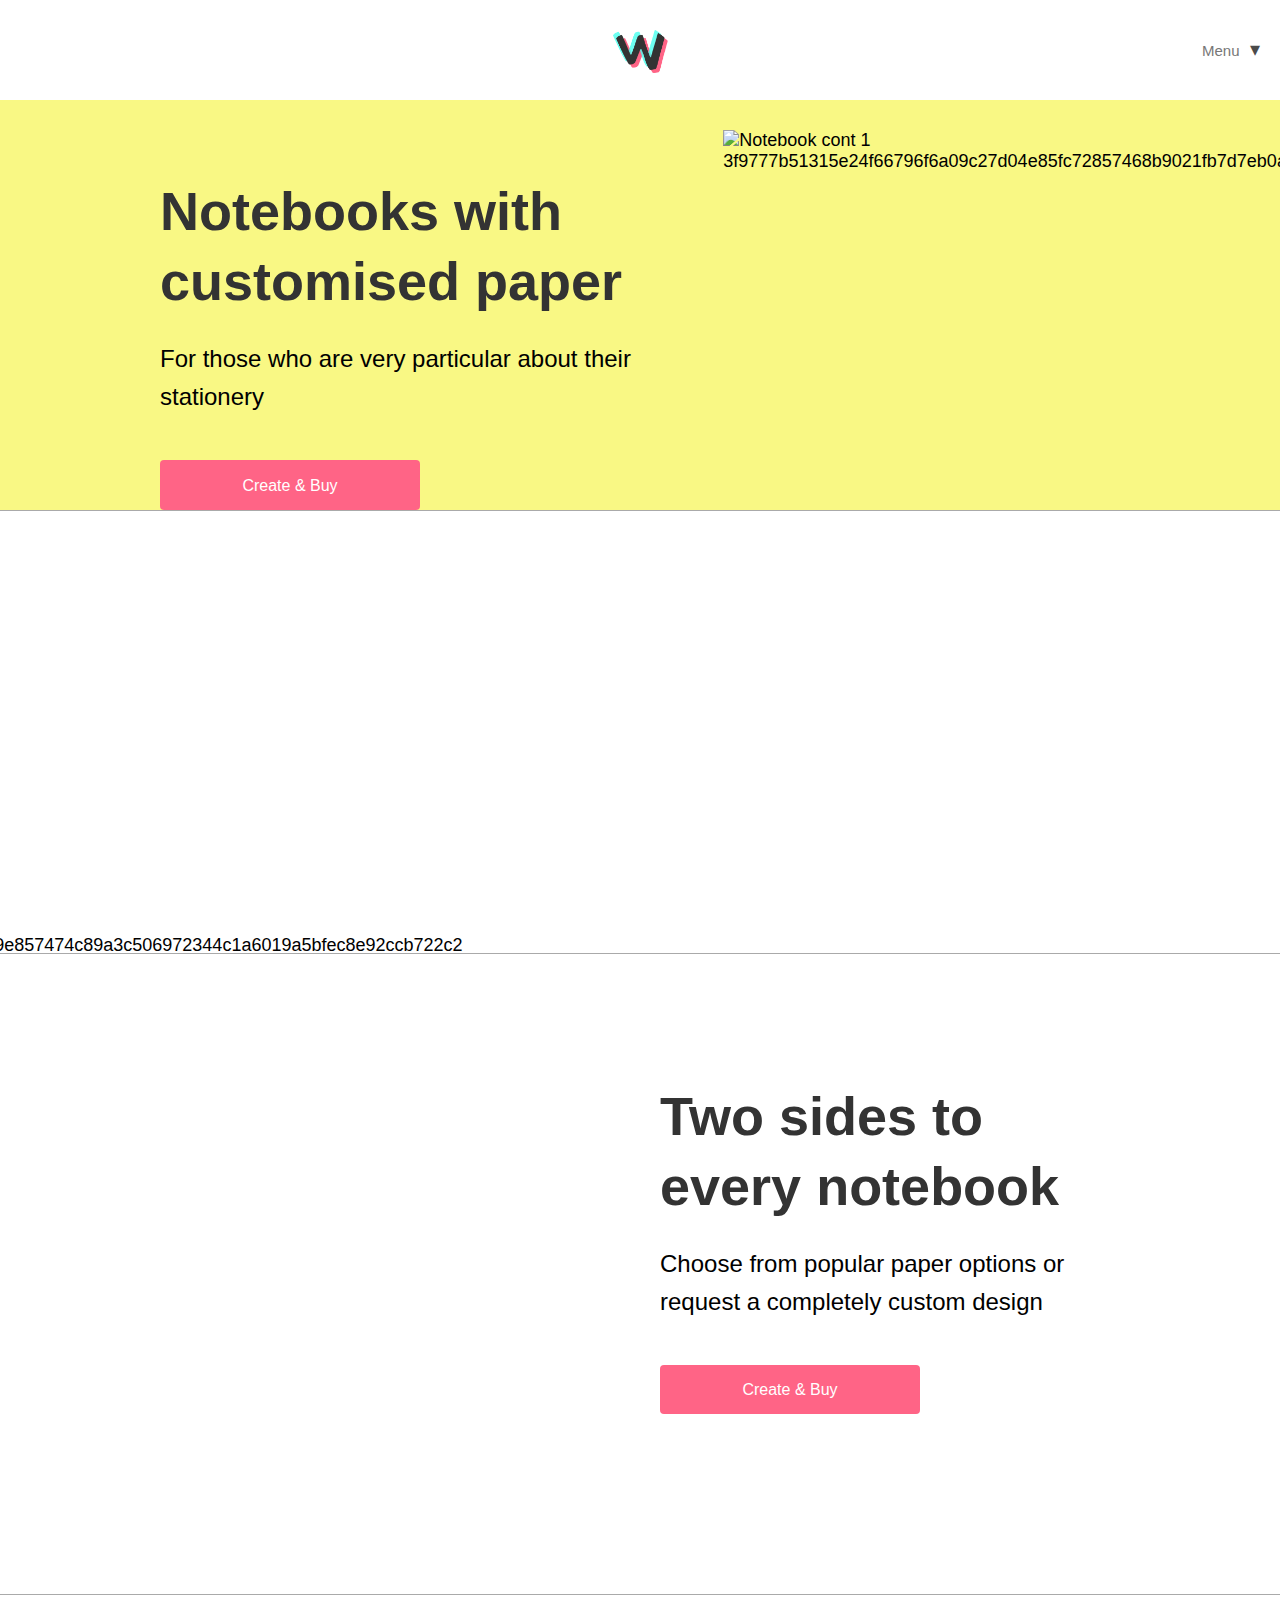
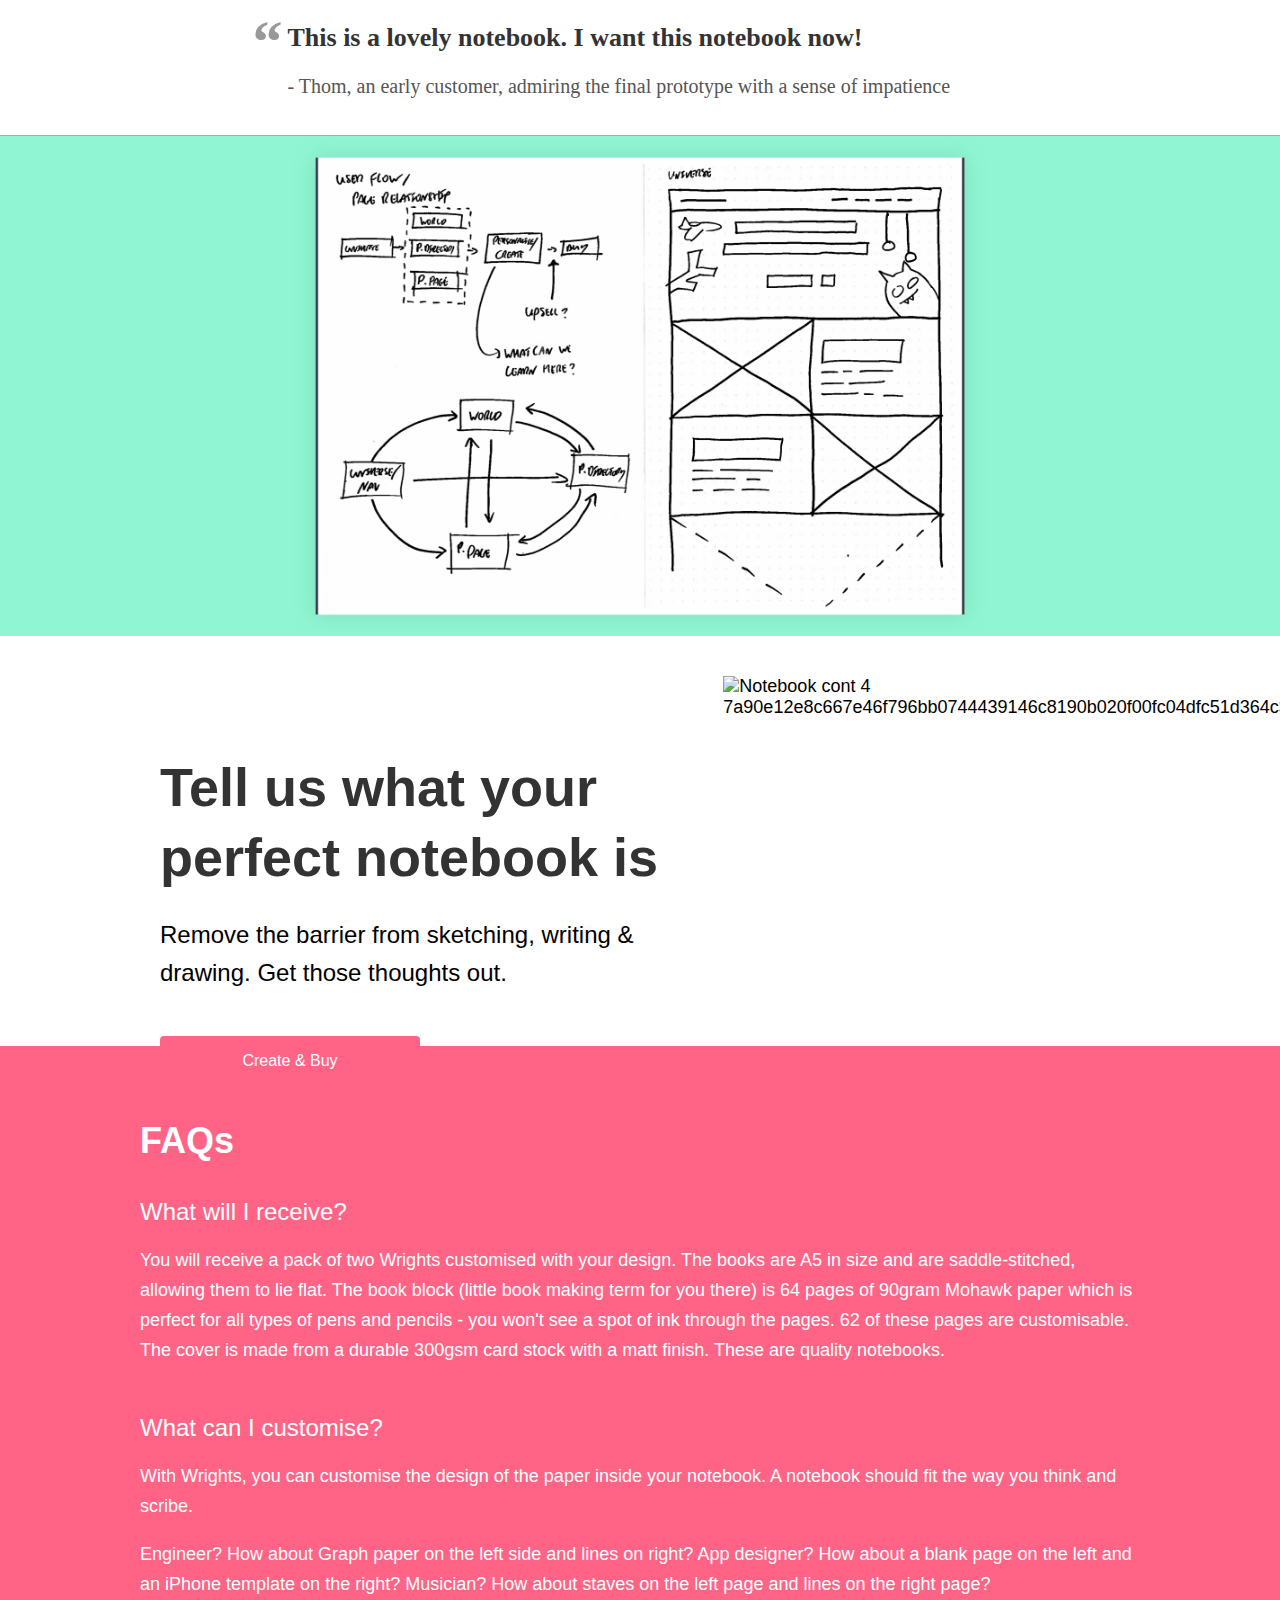
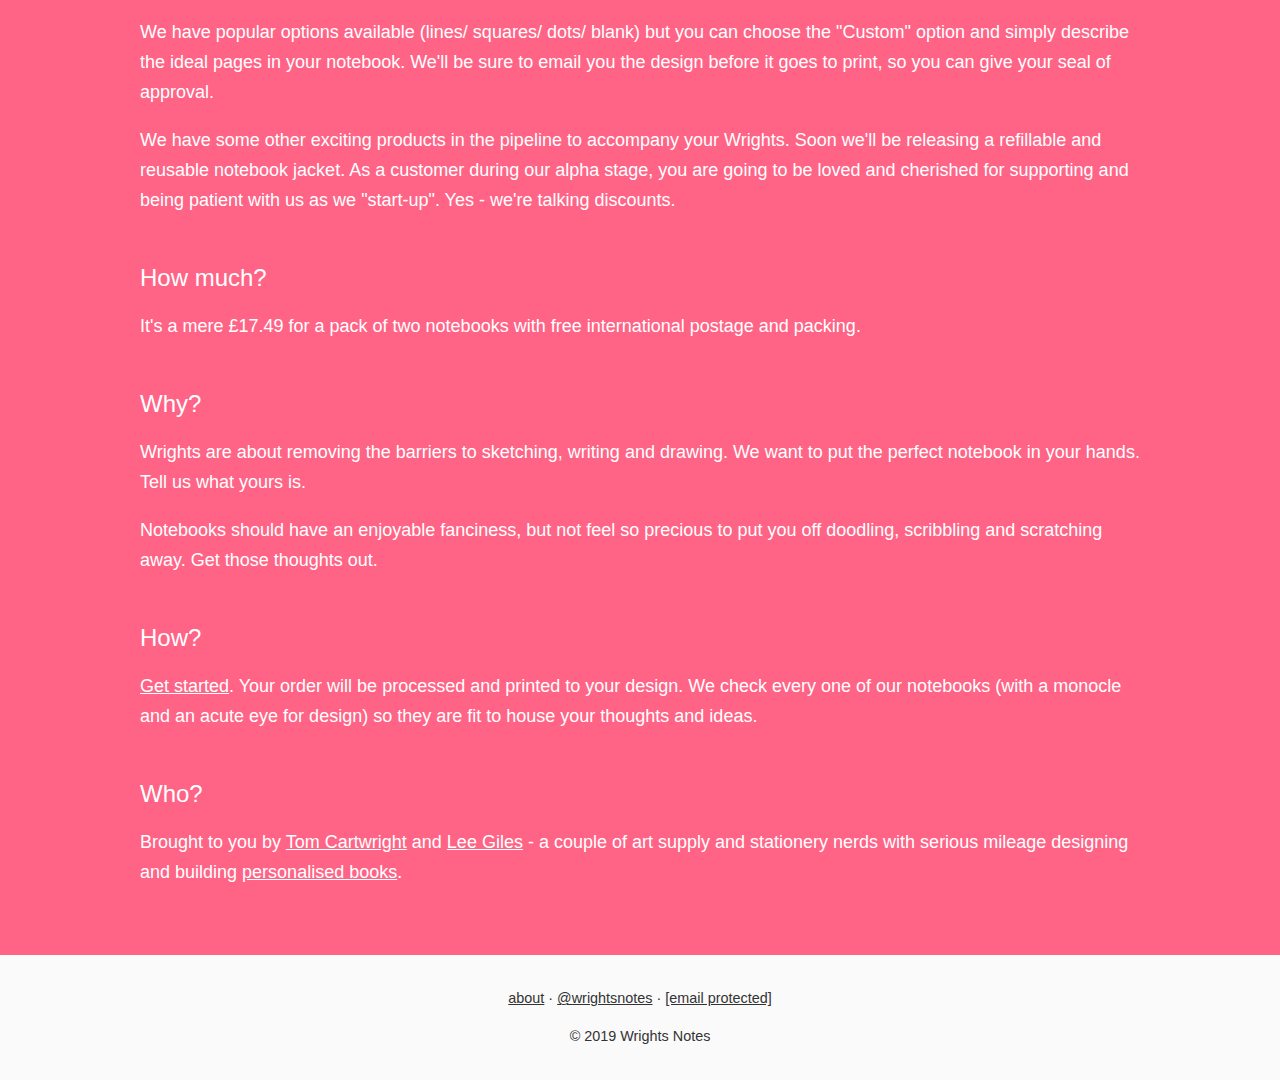
==== index.html @ 92bd3a31 "Initial commit" ====
<!DOCTYPE html>
<html>
  <head>
<script type="text/javascript">window.NREUM||(NREUM={});NREUM.info={"beacon":"bam.nr-data.net","errorBeacon":"bam.nr-data.net","licenseKey":"5f7bef9b31","applicationID":"22357075","transactionName":"ewxXQ0tWCFQGSh9EVl8GShhVWApcClZX","queueTime":0,"applicationTime":28,"agent":""}</script>
<script type="text/javascript">window.NREUM||(NREUM={}),__nr_require=function(e,n,t){function r(t){if(!n[t]){var o=n[t]={exports:{}};e[t][0].call(o.exports,function(n){var o=e[t][1][n];return r(o||n)},o,o.exports)}return n[t].exports}if("function"==typeof __nr_require)return __nr_require;for(var o=0;o<t.length;o++)r(t[o]);return r}({1:[function(e,n,t){function r(){}function o(e,n,t){return function(){return i(e,[c.now()].concat(u(arguments)),n?null:this,t),n?void 0:this}}var i=e("handle"),a=e(3),u=e(4),f=e("ee").get("tracer"),c=e("loader"),s=NREUM;"undefined"==typeof window.newrelic&&(newrelic=s);var p=["setPageViewName","setCustomAttribute","setErrorHandler","finished","addToTrace","inlineHit","addRelease"],d="api-",l=d+"ixn-";a(p,function(e,n){s[n]=o(d+n,!0,"api")}),s.addPageAction=o(d+"addPageAction",!0),s.setCurrentRouteName=o(d+"routeName",!0),n.exports=newrelic,s.interaction=function(){return(new r).get()};var m=r.prototype={createTracer:function(e,n){var t={},r=this,o="function"==typeof n;return i(l+"tracer",[c.now(),e,t],r),function(){if(f.emit((o?"":"no-")+"fn-start",[c.now(),r,o],t),o)try{return n.apply(this,arguments)}catch(e){throw f.emit("fn-err",[arguments,this,e],t),e}finally{f.emit("fn-end",[c.now()],t)}}}};a("actionText,setName,setAttribute,save,ignore,onEnd,getContext,end,get".split(","),function(e,n){m[n]=o(l+n)}),newrelic.noticeError=function(e,n){"string"==typeof e&&(e=new Error(e)),i("err",[e,c.now(),!1,n])}},{}],2:[function(e,n,t){function r(e,n){if(!o)return!1;if(e!==o)return!1;if(!n)return!0;if(!i)return!1;for(var t=i.split("."),r=n.split("."),a=0;a<r.length;a++)if(r[a]!==t[a])return!1;return!0}var o=null,i=null,a=/Version\/(\S+)\s+Safari/;if(navigator.userAgent){var u=navigator.userAgent,f=u.match(a);f&&u.indexOf("Chrome")===-1&&u.indexOf("Chromium")===-1&&(o="Safari",i=f[1])}n.exports={agent:o,version:i,match:r}},{}],3:[function(e,n,t){function r(e,n){var t=[],r="",i=0;for(r in e)o.call(e,r)&&(t[i]=n(r,e[r]),i+=1);return t}var o=Object.prototype.hasOwnProperty;n.exports=r},{}],4:[function(e,n,t){function r(e,n,t){n||(n=0),"undefined"==typeof t&&(t=e?e.length:0);for(var r=-1,o=t-n||0,i=Array(o<0?0:o);++r<o;)i[r]=e[n+r];return i}n.exports=r},{}],5:[function(e,n,t){n.exports={exists:"undefined"!=typeof window.performance&&window.performance.timing&&"undefined"!=typeof window.performance.timing.navigationStart}},{}],ee:[function(e,n,t){function r(){}function o(e){function n(e){return e&&e instanceof r?e:e?f(e,u,i):i()}function t(t,r,o,i){if(!d.aborted||i){e&&e(t,r,o);for(var a=n(o),u=v(t),f=u.length,c=0;c<f;c++)u[c].apply(a,r);var p=s[y[t]];return p&&p.push([b,t,r,a]),a}}function l(e,n){h[e]=v(e).concat(n)}function m(e,n){var t=h[e];if(t)for(var r=0;r<t.length;r++)t[r]===n&&t.splice(r,1)}function v(e){return h[e]||[]}function g(e){return p[e]=p[e]||o(t)}function w(e,n){c(e,function(e,t){n=n||"feature",y[t]=n,n in s||(s[n]=[])})}var h={},y={},b={on:l,addEventListener:l,removeEventListener:m,emit:t,get:g,listeners:v,context:n,buffer:w,abort:a,aborted:!1};return b}function i(){return new r}function a(){(s.api||s.feature)&&(d.aborted=!0,s=d.backlog={})}var u="nr@context",f=e("gos"),c=e(3),s={},p={},d=n.exports=o();d.backlog=s},{}],gos:[function(e,n,t){function r(e,n,t){if(o.call(e,n))return e[n];var r=t();if(Object.defineProperty&&Object.keys)try{return Object.defineProperty(e,n,{value:r,writable:!0,enumerable:!1}),r}catch(i){}return e[n]=r,r}var o=Object.prototype.hasOwnProperty;n.exports=r},{}],handle:[function(e,n,t){function r(e,n,t,r){o.buffer([e],r),o.emit(e,n,t)}var o=e("ee").get("handle");n.exports=r,r.ee=o},{}],id:[function(e,n,t){function r(e){var n=typeof e;return!e||"object"!==n&&"function"!==n?-1:e===window?0:a(e,i,function(){return o++})}var o=1,i="nr@id",a=e("gos");n.exports=r},{}],loader:[function(e,n,t){function r(){if(!E++){var e=x.info=NREUM.info,n=l.getElementsByTagName("script")[0];if(setTimeout(s.abort,3e4),!(e&&e.licenseKey&&e.applicationID&&n))return s.abort();c(y,function(n,t){e[n]||(e[n]=t)}),f("mark",["onload",a()+x.offset],null,"api");var t=l.createElement("script");t.src="https://"+e.agent,n.parentNode.insertBefore(t,n)}}function o(){"complete"===l.readyState&&i()}function i(){f("mark",["domContent",a()+x.offset],null,"api")}function a(){return O.exists&&performance.now?Math.round(performance.now()):(u=Math.max((new Date).getTime(),u))-x.offset}var u=(new Date).getTime(),f=e("handle"),c=e(3),s=e("ee"),p=e(2),d=window,l=d.document,m="addEventListener",v="attachEvent",g=d.XMLHttpRequest,w=g&&g.prototype;NREUM.o={ST:setTimeout,SI:d.setImmediate,CT:clearTimeout,XHR:g,REQ:d.Request,EV:d.Event,PR:d.Promise,MO:d.MutationObserver};var h=""+location,y={beacon:"bam.nr-data.net",errorBeacon:"bam.nr-data.net",agent:"js-agent.newrelic.com/nr-1123.min.js"},b=g&&w&&w[m]&&!/CriOS/.test(navigator.userAgent),x=n.exports={offset:u,now:a,origin:h,features:{},xhrWrappable:b,userAgent:p};e(1),l[m]?(l[m]("DOMContentLoaded",i,!1),d[m]("load",r,!1)):(l[v]("onreadystatechange",o),d[v]("onload",r)),f("mark",["firstbyte",u],null,"api");var E=0,O=e(5)},{}]},{},["loader"]);</script>
    <title>Wrights Notes</title>
    <meta name="viewport" content="width=device-width, initial-scale=1">
    <meta name="description" content="Customised notebooks. For those who are very particular about their stationery.">
    <meta name="keywords" content="notebooks,customised,personalised,print-on demand">
    <meta name="author" content="Tom Cartwright">
    <meta name="google-site-verification" content="8n811AZ-FheZKYsl011f-D6RAEG1acIRJkhvSlPg2Zg" />
    <meta property="og:title" content="Wrights Notes"/>
<meta property="og:image" content="https://www.wrightsnotes.com/assets/notebook-cont-1-3f9777b51315e24f66796f6a09c27d04e85fc72857468b9021fb7d7eb0a5af16.png"/>
<meta property="og:site_name" content="Wrights Notes: Personalised, on-demand notebooks" />
<meta property="og:description" content="Customised notebooks. For those who are very particular about their stationery." />
<meta name="twitter:card" content="summary" />
<meta name="twitter:site" content="@wrightsnotes" />
<meta name="twitter:title" content="Wrights Notes: Customised notebooks" />
<meta name="twitter:description" content="Customised notebooks. For those who are very particular about their stationery." />
<meta name="twitter:image" content="https://www.wrightsnotes.com/icon_v2.png" />

    <link rel="stylesheet" media="all" href="/assets/application-09ec1ff42fff677ce39fec60c1c5851d38447ca9c74beacd61c3d27e10d20c95.css" />

    <meta name="csrf-param" content="authenticity_token" />
<meta name="csrf-token" content="D+MOrZgz6ZMmosgWCKkSf+VnkOcH0Qh1kG+l7Zz50rn4UalLuV9ebKt099e4xFYZvHftULZLxzQDm7vfGSS4pA==" />
  </head>
  <body>
    <div class="main-nav">
      <div class="logo">
        <a href="/">
          <img class="logo-img centred" alt="Wrights Notes" src="/assets/logo_scaled_v2-45bcbb241ed3d26a6e016f6447a26b8d2af17b35718d371d9d2cb5afe848804d.png" />
</a>      </div>
      <div class="wrights-menu pure-menu pure-menu-horizontal">
        <ul class="pure-menu-list">
          <li class="pure-menu-item pure-menu-has-children pure-menu-allow-hover">
            <a href="#" id="wrights-menu-btn" class="pure-menu-link">Menu</a>
            <ul class="pure-menu-children">
              <li class="pure-menu-item"><a class="pure-menu-link" href="/blog">Blog</a></li>
              <li class="pure-menu-item"><a class="pure-menu-link" href="/about">About</a></li>
            </ul>
          </li>
        </ul>
      </div>
    </div>

    <div class="landing-page">
  <div class="first-cont landing-cont">
    <div class="pure-g landing centred">
      <!-- <div class="step-outer pure-u-sm-1-2 pure-u-xs-1-1 pure-u-lg-1-3 centred"> -->
      <div class="pure-u-xs-1-1 pure-u-7-12">
        <div class="title">
          <h1>Notebooks with customised paper</h1>
          <p>For those who are very particular about their stationery</p>
          <div class="buy-button">
  <a href="/paused">
    <div class="pure-button pure-button-primary">
      <span>Create &amp; Buy</span>
    </div>
  </a>
</div>

        </div>
      </div>
      <div class="pure-u-xs-1-1 pure-u-5-12 ">
        <img src="/assets/notebook-cont-1-3f9777b51315e24f66796f6a09c27d04e85fc72857468b9021fb7d7eb0a5af16.png" alt="Notebook cont 1 3f9777b51315e24f66796f6a09c27d04e85fc72857468b9021fb7d7eb0a5af16" />
      </div>
      <div style="clear:both;"></div>
    </div>
  </div>

  <div class="info-video-cont quote-cont landing-cont">
    <div style="max-width: 520px; margin: 100px auto 50px auto; display: block;">
      <script src="//fast.wistia.com/embed/medias/ms4csudyd2.jsonp" async></script><script src="//fast.wistia.com/assets/external/E-v1.js" async></script><div class="wistia_responsive_padding" style="padding:56.25% 0 0 0;position:relative;"><div class="wistia_responsive_wrapper" style="height:100%;left:0;position:absolute;top:0;width:100%;"><div class="wistia_embed wistia_async_ms4csudyd2 videoFoam=true" style="height:100%;width:100%">&nbsp;</div></div></div>
    </div>
  </div>

  <div class="second-cont landing-cont">
    <div class="pure-g landing centred">
      <div class="pure-u-1-2 pure-u-xs-1-1 words">
        <div class="title">
          <h1>Two sides to every notebook</h1>
          <p>Choose from popular paper options or request a completely custom design</p>
          <div class="buy-button">
  <a href="/paused">
    <div class="pure-button pure-button-primary">
      <span>Create &amp; Buy</span>
    </div>
  </a>
</div>

        </div>
      </div>
      <div class="pure-u-1-2 pure-u-xs-1-1 picture">
        <img src="/assets/notebook-cont-2-151bb37f1cb2d38e9e857474c89a3c506972344c1a6019a5bfec8e92ccb722c2.png" alt="Notebook cont 2 151bb37f1cb2d38e9e857474c89a3c506972344c1a6019a5bfec8e92ccb722c2" />
      </div>
    </div>
  </div>

  <div class="landing-cont quote-cont">
    <div class="landing centred page-container">
      <blockquote class="centred">
        This is a lovely notebook. I want this notebook now!
        <div class="attribute">- Thom, an early customer, admiring the final prototype with a sense of impatience</div>
      </blockquote>
    </div>
  </div>

  <div class="third-cont landing-cont">
    <div class="pure-g landing centred">
      <div class="pure-u-1-1 centred">
        <img class="centred" src="/assets/notebook-cont-3-108bb834f389ffe1e2b64e82c0a673ae98c96f5dc09f18b9bcabceddb34aa963.png" alt="Notebook cont 3 108bb834f389ffe1e2b64e82c0a673ae98c96f5dc09f18b9bcabceddb34aa963" />
      </div>
    </div>
  </div>

  <div class="fourth-cont landing-cont">
    <div class="pure-g landing centred">
      <!-- <div class="step-outer pure-u-sm-1-2 pure-u-xs-1-1 pure-u-lg-1-3 centred"> -->
      <div class="pure-u-7-12 pure-u-xs-1-1">
        <div class="title">
          <h1>Tell us what your perfect notebook is</h1>
          <p>Remove the barrier from sketching, writing &amp; drawing. Get those thoughts out.</p>
          <div class="buy-button">
  <a href="/paused">
    <div class="pure-button pure-button-primary">
      <span>Create &amp; Buy</span>
    </div>
  </a>
</div>

        </div>
      </div>
      <div class="pure-u-5-12 pure-u-xs-1-1">
        <img src="/assets/notebook-cont-4-7a90e12e8c667e46f796bb0744439146c8190b020f00fc04dfc51d364c3d500a.png" alt="Notebook cont 4 7a90e12e8c667e46f796bb0744439146c8190b020f00fc04dfc51d364c3d500a" />
      </div>
    </div>
  </div>

  <div class="container boxb faqs">
    <div class="centred landing">
      <h1>FAQs</h1>
<div class="paragraph">
  <h2 id="whatwillireceive">What will I receive?</h2>
  <p>You will receive a pack of two Wrights customised with your design. The books are A5 in size and are saddle-stitched, allowing them to lie flat. The book block (little book making term for you there) is 64 pages of 90gram Mohawk paper which is perfect for all types of pens and pencils - you won't see a spot of ink through the pages. 62 of these pages are customisable. The cover is made from a durable 300gsm card stock with a matt finish. These are quality notebooks.</p>

  <h2 id="whatcanicustomise">What can I customise?</h2>
  <p>With Wrights, you can customise the design of the paper inside your notebook. A notebook should fit the way you think and scribe.</p>
  <p>Engineer? How about Graph paper on the left side and lines on right?
  App designer? How about a blank page on the left and an iPhone template on the right? Musician? How about staves on the left page and lines on the right page?</p>
  <p>We have popular options available (lines/ squares/ dots/ blank) but you can choose the "Custom" option and simply describe the ideal pages in your notebook. We'll be sure to email you the design before it goes to print, so you can give your seal of approval.</p>
  <p>We have some other exciting products in the pipeline to accompany your Wrights. Soon we'll be releasing a refillable and reusable notebook jacket. As a customer during our alpha stage, you are going to be loved and cherished for supporting and being patient with us as we "start-up". Yes - we're talking discounts.</p>

  <h2 id="how-much">How much?</h2>
  <p>
  It's a mere £17.49
  for a pack of two notebooks with free international postage and packing.
  </p>

  <h2 id="why">Why?</h2>
  <p>Wrights are about removing the barriers to sketching, writing and drawing. We want to put the perfect notebook in your hands. Tell us what yours is.</p>
  <p>Notebooks should have an enjoyable fanciness, but not feel so precious to put you off doodling, scribbling and scratching away. Get those thoughts out.</p>

  <h2 id="how">How?</h2>
  <p><a href="/wrights/new">Get started</a>. Your order will be processed and printed to your design. We check every one of our notebooks (with a monocle and an acute eye for design) so they are fit to house your thoughts and ideas.</p>

  <h2 id="who">Who?</h2>
  <p>Brought to you by <a href="https://twitter.com/tomcartwrightuk">Tom Cartwright</a> and <a href="https://twitter.com/llnng">Lee Giles</a> - a couple of art supply and stationery nerds with serious mileage designing and building <a href="http://lostmy.name">personalised books</a>.</p>
</div>

    </div>
  </div>
</div>


    <footer class="footer">
      <p>
        <a href="/about">about</a>
      · <a href="https://twitter.com/wrightsnotes">@wrightsnotes</a>
      · <a href="/cdn-cgi/l/email-protection#96e5e3e6e6f9e4e2d6e1e4fff1fee2e5f8f9e2f3e5b8f5f9fb"><span class="__cf_email__" data-cfemail="33404643435c41477344415a545b47405d5c4756401d505c5e">[email&#160;protected]</span></a></p>
      <p>
        © 2019 Wrights Notes
      </p>
    </footer>
    <script data-cfasync="false" src="/cdn-cgi/scripts/5c5dd728/cloudflare-static/email-decode.min.js"></script><script src="/assets/bundle-cd094e9c7684c3771673e1879e9d65d1548786d4f6c053b742dd1e4bda26ef6e.js"></script>
      <script type="text/javascript">
!function(){var analytics=window.analytics=window.analytics||[];if(!analytics.initialize)if(analytics.invoked)window.console&&console.error&&console.error("Segment snippet included twice.");else{analytics.invoked=!0;analytics.methods=["trackSubmit","trackClick","trackLink","trackForm","pageview","identify","reset","group","track","ready","alias","page","once","off","on"];analytics.factory=function(t){return function(){var e=Array.prototype.slice.call(arguments);e.unshift(t);analytics.push(e);return analytics}};for(var t=0;t<analytics.methods.length;t++){var e=analytics.methods[t];analytics[e]=analytics.factory(e)}analytics.load=function(t){var e=document.createElement("script");e.type="text/javascript";e.async=!0;e.src=("https:"===document.location.protocol?"https://":"http://")+"cdn.segment.com/analytics.js/v1/"+t+"/analytics.min.js";var n=document.getElementsByTagName("script")[0];n.parentNode.insertBefore(e,n)};analytics.SNIPPET_VERSION="3.1.0";
analytics.load('KwQ5ybgsYn7PoHHlnTNpZwr2Xu3U0ei3');
analytics.page('Pages landing');
}}();
</script>

  </body>
</html>
---- assets/application-09ec1ff42fff677ce39fec60c1c5851d38447ca9c74beacd61c3d27e10d20c95.css ----
/*!
Pure v0.6.0
Copyright 2014 Yahoo! Inc. All rights reserved.
Licensed under the BSD License.
https://github.com/yahoo/pure/blob/master/LICENSE.md
*//*!
normalize.css v^3.0 | MIT License | git.io/normalize
Copyright (c) Nicolas Gallagher and Jonathan Neal
*//*! normalize.css v3.0.2 | MIT License | git.io/normalize */html{font-family:sans-serif;-ms-text-size-adjust:100%;-webkit-text-size-adjust:100%}body{margin:0}article,aside,details,figcaption,figure,footer,header,hgroup,main,menu,nav,section,summary{display:block}audio,canvas,progress,video{display:inline-block;vertical-align:baseline}audio:not([controls]){display:none;height:0}[hidden],template{display:none}a{background-color:transparent}a:active,a:hover{outline:0}abbr[title]{border-bottom:1px dotted}b,strong{font-weight:bold}dfn{font-style:italic}h1{font-size:2em;margin:0.67em 0}mark{background:#ff0;color:#000}small{font-size:80%}sub,sup{font-size:75%;line-height:0;position:relative;vertical-align:baseline}sup{top:-0.5em}sub{bottom:-0.25em}img{border:0}svg:not(:root){overflow:hidden}figure{margin:1em 40px}hr{-moz-box-sizing:content-box;box-sizing:content-box;height:0}pre{overflow:auto}code,kbd,pre,samp{font-family:monospace, monospace;font-size:1em}button,input,optgroup,select,textarea{color:inherit;font:inherit;margin:0}button{overflow:visible}button,select{text-transform:none}button,html input[type="button"],input[type="reset"],input[type="submit"]{-webkit-appearance:button;cursor:pointer}button[disabled],html input[disabled]{cursor:default}button::-moz-focus-inner,input::-moz-focus-inner{border:0;padding:0}input{line-height:normal}input[type="checkbox"],input[type="radio"]{box-sizing:border-box;padding:0}input[type="number"]::-webkit-inner-spin-button,input[type="number"]::-webkit-outer-spin-button{height:auto}input[type="search"]{-webkit-appearance:textfield;-moz-box-sizing:content-box;-webkit-box-sizing:content-box;box-sizing:content-box}input[type="search"]::-webkit-search-cancel-button,input[type="search"]::-webkit-search-decoration{-webkit-appearance:none}fieldset{border:1px solid #c0c0c0;margin:0 2px;padding:0.35em 0.625em 0.75em}legend{border:0;padding:0}textarea{overflow:auto}optgroup{font-weight:bold}table{border-collapse:collapse;border-spacing:0}td,th{padding:0}.hidden,[hidden]{display:none !important}.pure-img{max-width:100%;height:auto;display:block}.pure-g{letter-spacing:-0.31em;*letter-spacing:normal;*word-spacing:-0.43em;text-rendering:optimizespeed;font-family:FreeSans, Arimo, "Droid Sans", Helvetica, Arial, sans-serif;display:-webkit-flex;-webkit-flex-flow:row wrap;display:-ms-flexbox;-ms-flex-flow:row wrap;-ms-align-content:flex-start;-webkit-align-content:flex-start;align-content:flex-start}.opera-only :-o-prefocus,.pure-g{word-spacing:-0.43em}.pure-u{display:inline-block;*display:inline;zoom:1;letter-spacing:normal;word-spacing:normal;vertical-align:top;text-rendering:auto}.pure-g [class*="pure-u"]{font-family:sans-serif}.pure-u-1,.pure-u-1-1,.pure-u-1-2,.pure-u-1-3,.pure-u-2-3,.pure-u-1-4,.pure-u-3-4,.pure-u-1-5,.pure-u-2-5,.pure-u-3-5,.pure-u-4-5,.pure-u-5-5,.pure-u-1-6,.pure-u-5-6,.pure-u-1-8,.pure-u-3-8,.pure-u-5-8,.pure-u-7-8,.pure-u-1-12,.pure-u-5-12,.pure-u-7-12,.pure-u-11-12,.pure-u-1-24,.pure-u-2-24,.pure-u-3-24,.pure-u-4-24,.pure-u-5-24,.pure-u-6-24,.pure-u-7-24,.pure-u-8-24,.pure-u-9-24,.pure-u-10-24,.pure-u-11-24,.pure-u-12-24,.pure-u-13-24,.pure-u-14-24,.pure-u-15-24,.pure-u-16-24,.pure-u-17-24,.pure-u-18-24,.pure-u-19-24,.pure-u-20-24,.pure-u-21-24,.pure-u-22-24,.pure-u-23-24,.pure-u-24-24{display:inline-block;*display:inline;zoom:1;letter-spacing:normal;word-spacing:normal;vertical-align:top;text-rendering:auto}.pure-u-1-24{width:4.1667%;*width:4.1357%}.pure-u-1-12,.pure-u-2-24{width:8.3333%;*width:8.3023%}.pure-u-1-8,.pure-u-3-24{width:12.5000%;*width:12.4690%}.pure-u-1-6,.pure-u-4-24{width:16.6667%;*width:16.6357%}.pure-u-1-5{width:20%;*width:19.9690%}.pure-u-5-24{width:20.8333%;*width:20.8023%}.pure-u-1-4,.pure-u-6-24{width:25%;*width:24.9690%}.pure-u-7-24{width:29.1667%;*width:29.1357%}.pure-u-1-3,.pure-u-8-24{width:33.3333%;*width:33.3023%}.pure-u-3-8,.pure-u-9-24{width:37.5000%;*width:37.4690%}.pure-u-2-5{width:40%;*width:39.9690%}.pure-u-5-12,.pure-u-10-24{width:41.6667%;*width:41.6357%}.pure-u-11-24{width:45.8333%;*width:45.8023%}.pure-u-1-2,.pure-u-12-24{width:50%;*width:49.9690%}.pure-u-13-24{width:54.1667%;*width:54.1357%}.pure-u-7-12,.pure-u-14-24{width:58.3333%;*width:58.3023%}.pure-u-3-5{width:60%;*width:59.9690%}.pure-u-5-8,.pure-u-15-24{width:62.5000%;*width:62.4690%}.pure-u-2-3,.pure-u-16-24{width:66.6667%;*width:66.6357%}.pure-u-17-24{width:70.8333%;*width:70.8023%}.pure-u-3-4,.pure-u-18-24{width:75%;*width:74.9690%}.pure-u-19-24{width:79.1667%;*width:79.1357%}.pure-u-4-5{width:80%;*width:79.9690%}.pure-u-5-6,.pure-u-20-24{width:83.3333%;*width:83.3023%}.pure-u-7-8,.pure-u-21-24{width:87.5000%;*width:87.4690%}.pure-u-11-12,.pure-u-22-24{width:91.6667%;*width:91.6357%}.pure-u-23-24{width:95.8333%;*width:95.8023%}.pure-u-1,.pure-u-1-1,.pure-u-5-5,.pure-u-24-24{width:100%}.pure-button{display:inline-block;zoom:1;line-height:normal;white-space:nowrap;vertical-align:middle;text-align:center;cursor:pointer;-webkit-user-drag:none;-webkit-user-select:none;-moz-user-select:none;-ms-user-select:none;user-select:none;-webkit-box-sizing:border-box;-moz-box-sizing:border-box;box-sizing:border-box}.pure-button::-moz-focus-inner{padding:0;border:0}.pure-button{font-family:inherit;font-size:100%;padding:0.5em 1em;color:#444;color:rgba(0,0,0,0.8);border:1px solid #999;border:none transparent;background-color:#E6E6E6;text-decoration:none;border-radius:2px}.pure-button:focus{outline:0}.pure-button-active,.pure-button:active{box-shadow:0 0 0 1px rgba(0,0,0,0.15) inset,0 0 6px rgba(0,0,0,0.2) inset;border-color:#000 \9}.pure-button[disabled],.pure-button-disabled,.pure-button-disabled:hover,.pure-button-disabled:focus,.pure-button-disabled:active{border:none;background-image:none;filter:progid:DXImageTransform.Microsoft.gradient(enabled = false);filter:alpha(opacity=40);-khtml-opacity:0.40;-moz-opacity:0.40;opacity:0.40;cursor:not-allowed;box-shadow:none}.pure-button-hidden{display:none}.pure-button::-moz-focus-inner{padding:0;border:0}.pure-button-primary,.pure-button-selected,a.pure-button-primary,a.pure-button-selected{background-color:#0078e7;color:#fff}.pure-form input[type="text"],.pure-form input[type="password"],.pure-form input[type="email"],.pure-form input[type="url"],.pure-form input[type="date"],.pure-form input[type="month"],.pure-form input[type="time"],.pure-form input[type="datetime"],.pure-form input[type="datetime-local"],.pure-form input[type="week"],.pure-form input[type="number"],.pure-form input[type="search"],.pure-form input[type="tel"],.pure-form input[type="color"],.pure-form select,.pure-form textarea{padding:0.5em 0.6em;display:inline-block;border:1px solid #ccc;box-shadow:inset 0 1px 3px #ddd;border-radius:4px;vertical-align:middle;-webkit-box-sizing:border-box;-moz-box-sizing:border-box;box-sizing:border-box}.pure-form input:not([type]){padding:0.5em 0.6em;display:inline-block;border:1px solid #ccc;box-shadow:inset 0 1px 3px #ddd;border-radius:4px;-webkit-box-sizing:border-box;-moz-box-sizing:border-box;box-sizing:border-box}.pure-form input[type="color"]{padding:0.2em 0.5em}.pure-form input[type="text"]:focus,.pure-form input[type="password"]:focus,.pure-form input[type="email"]:focus,.pure-form input[type="url"]:focus,.pure-form input[type="date"]:focus,.pure-form input[type="month"]:focus,.pure-form input[type="time"]:focus,.pure-form input[type="datetime"]:focus,.pure-form input[type="datetime-local"]:focus,.pure-form input[type="week"]:focus,.pure-form input[type="number"]:focus,.pure-form input[type="search"]:focus,.pure-form input[type="tel"]:focus,.pure-form input[type="color"]:focus,.pure-form select:focus,.pure-form textarea:focus{outline:0;border-color:#129FEA}.pure-form input:not([type]):focus{outline:0;border-color:#129FEA}.pure-form input[type="file"]:focus,.pure-form input[type="radio"]:focus,.pure-form input[type="checkbox"]:focus{outline:thin solid #129FEA;outline:1px auto #129FEA}.pure-form .pure-checkbox,.pure-form .pure-radio{margin:0.5em 0;display:block}.pure-form input[type="text"][disabled],.pure-form input[type="password"][disabled],.pure-form input[type="email"][disabled],.pure-form input[type="url"][disabled],.pure-form input[type="date"][disabled],.pure-form input[type="month"][disabled],.pure-form input[type="time"][disabled],.pure-form input[type="datetime"][disabled],.pure-form input[type="datetime-local"][disabled],.pure-form input[type="week"][disabled],.pure-form input[type="number"][disabled],.pure-form input[type="search"][disabled],.pure-form input[type="tel"][disabled],.pure-form input[type="color"][disabled],.pure-form select[disabled],.pure-form textarea[disabled]{cursor:not-allowed;background-color:#eaeded;color:#cad2d3}.pure-form input:not([type])[disabled]{cursor:not-allowed;background-color:#eaeded;color:#cad2d3}.pure-form input[readonly],.pure-form select[readonly],.pure-form textarea[readonly]{background-color:#eee;color:#777;border-color:#ccc}.pure-form input:focus:invalid,.pure-form textarea:focus:invalid,.pure-form select:focus:invalid{color:#b94a48;border-color:#e9322d}.pure-form input[type="file"]:focus:invalid:focus,.pure-form input[type="radio"]:focus:invalid:focus,.pure-form input[type="checkbox"]:focus:invalid:focus{outline-color:#e9322d}.pure-form select{height:2.25em;border:1px solid #ccc;background-color:white}.pure-form select[multiple]{height:auto}.pure-form label{margin:0.5em 0 0.2em}.pure-form fieldset{margin:0;padding:0.35em 0 0.75em;border:0}.pure-form legend{display:block;width:100%;padding:0.3em 0;margin-bottom:0.3em;color:#333;border-bottom:1px solid #e5e5e5}.pure-form-stacked input[type="text"],.pure-form-stacked input[type="password"],.pure-form-stacked input[type="email"],.pure-form-stacked input[type="url"],.pure-form-stacked input[type="date"],.pure-form-stacked input[type="month"],.pure-form-stacked input[type="time"],.pure-form-stacked input[type="datetime"],.pure-form-stacked input[type="datetime-local"],.pure-form-stacked input[type="week"],.pure-form-stacked input[type="number"],.pure-form-stacked input[type="search"],.pure-form-stacked input[type="tel"],.pure-form-stacked input[type="color"],.pure-form-stacked input[type="file"],.pure-form-stacked select,.pure-form-stacked label,.pure-form-stacked textarea{display:block;margin:0.25em 0}.pure-form-stacked input:not([type]){display:block;margin:0.25em 0}.pure-form-aligned input,.pure-form-aligned textarea,.pure-form-aligned select,.pure-form-aligned .pure-help-inline,.pure-form-message-inline{display:inline-block;*display:inline;*zoom:1;vertical-align:middle}.pure-form-aligned textarea{vertical-align:top}.pure-form-aligned .pure-control-group{margin-bottom:0.5em}.pure-form-aligned .pure-control-group label{text-align:right;display:inline-block;vertical-align:middle;width:10em;margin:0 1em 0 0}.pure-form-aligned .pure-controls{margin:1.5em 0 0 11em}.pure-form input.pure-input-rounded,.pure-form .pure-input-rounded{border-radius:2em;padding:0.5em 1em}.pure-form .pure-group fieldset{margin-bottom:10px}.pure-form .pure-group input,.pure-form .pure-group textarea{display:block;padding:10px;margin:0 0 -1px;border-radius:0;position:relative;top:-1px}.pure-form .pure-group input:focus,.pure-form .pure-group textarea:focus{z-index:3}.pure-form .pure-group input:first-child,.pure-form .pure-group textarea:first-child{top:1px;border-radius:4px 4px 0 0;margin:0}.pure-form .pure-group input:first-child:last-child,.pure-form .pure-group textarea:first-child:last-child{top:1px;border-radius:4px;margin:0}.pure-form .pure-group input:last-child,.pure-form .pure-group textarea:last-child{top:-2px;border-radius:0 0 4px 4px;margin:0}.pure-form .pure-group button{margin:0.35em 0}.pure-form .pure-input-1{width:100%}.pure-form .pure-input-2-3{width:66%}.pure-form .pure-input-1-2{width:50%}.pure-form .pure-input-1-3{width:33%}.pure-form .pure-input-1-4{width:25%}.pure-form .pure-help-inline,.pure-form-message-inline{display:inline-block;padding-left:0.3em;color:#666;vertical-align:middle;font-size:0.875em}.pure-form-message{display:block;color:#666;font-size:0.875em}@media only screen and (max-width: 480px){.pure-form button[type="submit"]{margin:0.7em 0 0}.pure-form input:not([type]),.pure-form input[type="text"],.pure-form input[type="password"],.pure-form input[type="email"],.pure-form input[type="url"],.pure-form input[type="date"],.pure-form input[type="month"],.pure-form input[type="time"],.pure-form input[type="datetime"],.pure-form input[type="datetime-local"],.pure-form input[type="week"],.pure-form input[type="number"],.pure-form input[type="search"],.pure-form input[type="tel"],.pure-form input[type="color"],.pure-form label{margin-bottom:0.3em;display:block}.pure-group input:not([type]),.pure-group input[type="text"],.pure-group input[type="password"],.pure-group input[type="email"],.pure-group input[type="url"],.pure-group input[type="date"],.pure-group input[type="month"],.pure-group input[type="time"],.pure-group input[type="datetime"],.pure-group input[type="datetime-local"],.pure-group input[type="week"],.pure-group input[type="number"],.pure-group input[type="search"],.pure-group input[type="tel"],.pure-group input[type="color"]{margin-bottom:0}.pure-form-aligned .pure-control-group label{margin-bottom:0.3em;text-align:left;display:block;width:100%}.pure-form-aligned .pure-controls{margin:1.5em 0 0 0}.pure-form .pure-help-inline,.pure-form-message-inline,.pure-form-message{display:block;font-size:0.75em;padding:0.2em 0 0.8em}}.pure-menu{-webkit-box-sizing:border-box;-moz-box-sizing:border-box;box-sizing:border-box}.pure-menu-fixed{position:fixed;left:0;top:0;z-index:3}.pure-menu-list,.pure-menu-item{position:relative}.pure-menu-list{list-style:none;margin:0;padding:0}.pure-menu-item{padding:0;margin:0;height:100%}.pure-menu-link,.pure-menu-heading{display:block;text-decoration:none;white-space:nowrap}.pure-menu-horizontal{width:100%;white-space:nowrap}.pure-menu-horizontal .pure-menu-list{display:inline-block}.pure-menu-horizontal .pure-menu-item,.pure-menu-horizontal .pure-menu-heading,.pure-menu-horizontal .pure-menu-separator{display:inline-block;*display:inline;zoom:1;vertical-align:middle}.pure-menu-item .pure-menu-item{display:block}.pure-menu-children{display:none;position:absolute;left:100%;top:0;margin:0;padding:0;z-index:3}.pure-menu-horizontal .pure-menu-children{left:0;top:auto;width:inherit}.pure-menu-allow-hover:hover>.pure-menu-children,.pure-menu-active>.pure-menu-children{display:block;position:absolute}.pure-menu-has-children>.pure-menu-link:after{padding-left:0.5em;content:"\25B8";font-size:small}.pure-menu-horizontal .pure-menu-has-children>.pure-menu-link:after{content:"\25BE"}.pure-menu-scrollable{overflow-y:scroll;overflow-x:hidden}.pure-menu-scrollable .pure-menu-list{display:block}.pure-menu-horizontal.pure-menu-scrollable .pure-menu-list{display:inline-block}.pure-menu-horizontal.pure-menu-scrollable{white-space:nowrap;overflow-y:hidden;overflow-x:auto;-ms-overflow-style:none;-webkit-overflow-scrolling:touch;padding:.5em 0}.pure-menu-horizontal.pure-menu-scrollable::-webkit-scrollbar{display:none}.pure-menu-separator{background-color:#ccc;height:1px;margin:.3em 0}.pure-menu-horizontal .pure-menu-separator{width:1px;height:1.3em;margin:0 0.3em}.pure-menu-heading{text-transform:uppercase;color:#565d64}.pure-menu-link{color:#777}.pure-menu-children{background-color:#fff}.pure-menu-link,.pure-menu-disabled,.pure-menu-heading{padding:.5em 1em}.pure-menu-disabled{opacity:.5}.pure-menu-disabled .pure-menu-link:hover{background-color:transparent}.pure-menu-active>.pure-menu-link,.pure-menu-link:hover,.pure-menu-link:focus{background-color:#eee}.pure-menu-selected .pure-menu-link,.pure-menu-selected .pure-menu-link:visited{color:#000}.pure-table{border-collapse:collapse;border-spacing:0;empty-cells:show;border:1px solid #cbcbcb}.pure-table caption{color:#000;font:italic 85%/1 arial, sans-serif;padding:1em 0;text-align:center}.pure-table td,.pure-table th{border-left:1px solid #cbcbcb;border-width:0 0 0 1px;font-size:inherit;margin:0;overflow:visible;padding:0.5em 1em}.pure-table td:first-child,.pure-table th:first-child{border-left-width:0}.pure-table thead{background-color:#e0e0e0;color:#000;text-align:left;vertical-align:bottom}.pure-table td{background-color:transparent}.pure-table-odd td{background-color:#f2f2f2}.pure-table-striped tr:nth-child(2n-1) td{background-color:#f2f2f2}.pure-table-bordered td{border-bottom:1px solid #cbcbcb}.pure-table-bordered tbody>tr:last-child>td{border-bottom-width:0}.pure-table-horizontal td,.pure-table-horizontal th{border-width:0 0 1px 0;border-bottom:1px solid #cbcbcb}.pure-table-horizontal tbody>tr:last-child>td{border-bottom-width:0}/*!
Pure v0.6.0
Copyright 2014 Yahoo! Inc. All rights reserved.
Licensed under the BSD License.
https://github.com/yahoo/pure/blob/master/LICENSE.md
*/@media screen and (min-width: 12em){.pure-u-sm-1,.pure-u-sm-1-1,.pure-u-sm-1-2,.pure-u-sm-1-3,.pure-u-sm-2-3,.pure-u-sm-1-4,.pure-u-sm-3-4,.pure-u-sm-1-5,.pure-u-sm-2-5,.pure-u-sm-3-5,.pure-u-sm-4-5,.pure-u-sm-5-5,.pure-u-sm-1-6,.pure-u-sm-5-6,.pure-u-sm-1-8,.pure-u-sm-3-8,.pure-u-sm-5-8,.pure-u-sm-7-8,.pure-u-sm-1-12,.pure-u-sm-5-12,.pure-u-sm-7-12,.pure-u-sm-11-12,.pure-u-sm-1-24,.pure-u-sm-2-24,.pure-u-sm-3-24,.pure-u-sm-4-24,.pure-u-sm-5-24,.pure-u-sm-6-24,.pure-u-sm-7-24,.pure-u-sm-8-24,.pure-u-sm-9-24,.pure-u-sm-10-24,.pure-u-sm-11-24,.pure-u-sm-12-24,.pure-u-sm-13-24,.pure-u-sm-14-24,.pure-u-sm-15-24,.pure-u-sm-16-24,.pure-u-sm-17-24,.pure-u-sm-18-24,.pure-u-sm-19-24,.pure-u-sm-20-24,.pure-u-sm-21-24,.pure-u-sm-22-24,.pure-u-sm-23-24,.pure-u-sm-24-24{display:inline-block;*display:inline;zoom:1;letter-spacing:normal;word-spacing:normal;vertical-align:top;text-rendering:auto}.pure-u-sm-1-24{width:4.1667%;*width:4.1357%}.pure-u-sm-1-12,.pure-u-sm-2-24{width:8.3333%;*width:8.3023%}.pure-u-sm-1-8,.pure-u-sm-3-24{width:12.5000%;*width:12.4690%}.pure-u-sm-1-6,.pure-u-sm-4-24{width:16.6667%;*width:16.6357%}.pure-u-sm-1-5{width:20%;*width:19.9690%}.pure-u-sm-5-24{width:20.8333%;*width:20.8023%}.pure-u-sm-1-4,.pure-u-sm-6-24{width:25%;*width:24.9690%}.pure-u-sm-7-24{width:29.1667%;*width:29.1357%}.pure-u-sm-1-3,.pure-u-sm-8-24{width:33.3333%;*width:33.3023%}.pure-u-sm-3-8,.pure-u-sm-9-24{width:37.5000%;*width:37.4690%}.pure-u-sm-2-5{width:40%;*width:39.9690%}.pure-u-sm-5-12,.pure-u-sm-10-24{width:41.6667%;*width:41.6357%}.pure-u-sm-11-24{width:45.8333%;*width:45.8023%}.pure-u-sm-1-2,.pure-u-sm-12-24{width:50%;*width:49.9690%}.pure-u-sm-13-24{width:54.1667%;*width:54.1357%}.pure-u-sm-7-12,.pure-u-sm-14-24{width:58.3333%;*width:58.3023%}.pure-u-sm-3-5{width:60%;*width:59.9690%}.pure-u-sm-5-8,.pure-u-sm-15-24{width:62.5000%;*width:62.4690%}.pure-u-sm-2-3,.pure-u-sm-16-24{width:66.6667%;*width:66.6357%}.pure-u-sm-17-24{width:70.8333%;*width:70.8023%}.pure-u-sm-3-4,.pure-u-sm-18-24{width:75%;*width:74.9690%}.pure-u-sm-19-24{width:79.1667%;*width:79.1357%}.pure-u-sm-4-5{width:80%;*width:79.9690%}.pure-u-sm-5-6,.pure-u-sm-20-24{width:83.3333%;*width:83.3023%}.pure-u-sm-7-8,.pure-u-sm-21-24{width:87.5000%;*width:87.4690%}.pure-u-sm-11-12,.pure-u-sm-22-24{width:91.6667%;*width:91.6357%}.pure-u-sm-23-24{width:95.8333%;*width:95.8023%}.pure-u-sm-1,.pure-u-sm-1-1,.pure-u-sm-5-5,.pure-u-sm-24-24{width:100%}}@media screen and (min-width: 48em){.pure-u-md-1,.pure-u-md-1-1,.pure-u-md-1-2,.pure-u-md-1-3,.pure-u-md-2-3,.pure-u-md-1-4,.pure-u-md-3-4,.pure-u-md-1-5,.pure-u-md-2-5,.pure-u-md-3-5,.pure-u-md-4-5,.pure-u-md-5-5,.pure-u-md-1-6,.pure-u-md-5-6,.pure-u-md-1-8,.pure-u-md-3-8,.pure-u-md-5-8,.pure-u-md-7-8,.pure-u-md-1-12,.pure-u-md-5-12,.pure-u-md-7-12,.pure-u-md-11-12,.pure-u-md-1-24,.pure-u-md-2-24,.pure-u-md-3-24,.pure-u-md-4-24,.pure-u-md-5-24,.pure-u-md-6-24,.pure-u-md-7-24,.pure-u-md-8-24,.pure-u-md-9-24,.pure-u-md-10-24,.pure-u-md-11-24,.pure-u-md-12-24,.pure-u-md-13-24,.pure-u-md-14-24,.pure-u-md-15-24,.pure-u-md-16-24,.pure-u-md-17-24,.pure-u-md-18-24,.pure-u-md-19-24,.pure-u-md-20-24,.pure-u-md-21-24,.pure-u-md-22-24,.pure-u-md-23-24,.pure-u-md-24-24{display:inline-block;*display:inline;zoom:1;letter-spacing:normal;word-spacing:normal;vertical-align:top;text-rendering:auto}.pure-u-md-1-24{width:4.1667%;*width:4.1357%}.pure-u-md-1-12,.pure-u-md-2-24{width:8.3333%;*width:8.3023%}.pure-u-md-1-8,.pure-u-md-3-24{width:12.5000%;*width:12.4690%}.pure-u-md-1-6,.pure-u-md-4-24{width:16.6667%;*width:16.6357%}.pure-u-md-1-5{width:20%;*width:19.9690%}.pure-u-md-5-24{width:20.8333%;*width:20.8023%}.pure-u-md-1-4,.pure-u-md-6-24{width:25%;*width:24.9690%}.pure-u-md-7-24{width:29.1667%;*width:29.1357%}.pure-u-md-1-3,.pure-u-md-8-24{width:33.3333%;*width:33.3023%}.pure-u-md-3-8,.pure-u-md-9-24{width:37.5000%;*width:37.4690%}.pure-u-md-2-5{width:40%;*width:39.9690%}.pure-u-md-5-12,.pure-u-md-10-24{width:41.6667%;*width:41.6357%}.pure-u-md-11-24{width:45.8333%;*width:45.8023%}.pure-u-md-1-2,.pure-u-md-12-24{width:50%;*width:49.9690%}.pure-u-md-13-24{width:54.1667%;*width:54.1357%}.pure-u-md-7-12,.pure-u-md-14-24{width:58.3333%;*width:58.3023%}.pure-u-md-3-5{width:60%;*width:59.9690%}.pure-u-md-5-8,.pure-u-md-15-24{width:62.5000%;*width:62.4690%}.pure-u-md-2-3,.pure-u-md-16-24{width:66.6667%;*width:66.6357%}.pure-u-md-17-24{width:70.8333%;*width:70.8023%}.pure-u-md-3-4,.pure-u-md-18-24{width:75%;*width:74.9690%}.pure-u-md-19-24{width:79.1667%;*width:79.1357%}.pure-u-md-4-5{width:80%;*width:79.9690%}.pure-u-md-5-6,.pure-u-md-20-24{width:83.3333%;*width:83.3023%}.pure-u-md-7-8,.pure-u-md-21-24{width:87.5000%;*width:87.4690%}.pure-u-md-11-12,.pure-u-md-22-24{width:91.6667%;*width:91.6357%}.pure-u-md-23-24{width:95.8333%;*width:95.8023%}.pure-u-md-1,.pure-u-md-1-1,.pure-u-md-5-5,.pure-u-md-24-24{width:100%}}@media screen and (min-width: 64em){.pure-u-lg-1,.pure-u-lg-1-1,.pure-u-lg-1-2,.pure-u-lg-1-3,.pure-u-lg-2-3,.pure-u-lg-1-4,.pure-u-lg-3-4,.pure-u-lg-1-5,.pure-u-lg-2-5,.pure-u-lg-3-5,.pure-u-lg-4-5,.pure-u-lg-5-5,.pure-u-lg-1-6,.pure-u-lg-5-6,.pure-u-lg-1-8,.pure-u-lg-3-8,.pure-u-lg-5-8,.pure-u-lg-7-8,.pure-u-lg-1-12,.pure-u-lg-5-12,.pure-u-lg-7-12,.pure-u-lg-11-12,.pure-u-lg-1-24,.pure-u-lg-2-24,.pure-u-lg-3-24,.pure-u-lg-4-24,.pure-u-lg-5-24,.pure-u-lg-6-24,.pure-u-lg-7-24,.pure-u-lg-8-24,.pure-u-lg-9-24,.pure-u-lg-10-24,.pure-u-lg-11-24,.pure-u-lg-12-24,.pure-u-lg-13-24,.pure-u-lg-14-24,.pure-u-lg-15-24,.pure-u-lg-16-24,.pure-u-lg-17-24,.pure-u-lg-18-24,.pure-u-lg-19-24,.pure-u-lg-20-24,.pure-u-lg-21-24,.pure-u-lg-22-24,.pure-u-lg-23-24,.pure-u-lg-24-24{display:inline-block;*display:inline;zoom:1;letter-spacing:normal;word-spacing:normal;vertical-align:top;text-rendering:auto}.pure-u-lg-1-24{width:4.1667%;*width:4.1357%}.pure-u-lg-1-12,.pure-u-lg-2-24{width:8.3333%;*width:8.3023%}.pure-u-lg-1-8,.pure-u-lg-3-24{width:12.5000%;*width:12.4690%}.pure-u-lg-1-6,.pure-u-lg-4-24{width:16.6667%;*width:16.6357%}.pure-u-lg-1-5{width:20%;*width:19.9690%}.pure-u-lg-5-24{width:20.8333%;*width:20.8023%}.pure-u-lg-1-4,.pure-u-lg-6-24{width:25%;*width:24.9690%}.pure-u-lg-7-24{width:29.1667%;*width:29.1357%}.pure-u-lg-1-3,.pure-u-lg-8-24{width:33.3333%;*width:33.3023%}.pure-u-lg-3-8,.pure-u-lg-9-24{width:37.5000%;*width:37.4690%}.pure-u-lg-2-5{width:40%;*width:39.9690%}.pure-u-lg-5-12,.pure-u-lg-10-24{width:41.6667%;*width:41.6357%}.pure-u-lg-11-24{width:45.8333%;*width:45.8023%}.pure-u-lg-1-2,.pure-u-lg-12-24{width:50%;*width:49.9690%}.pure-u-lg-13-24{width:54.1667%;*width:54.1357%}.pure-u-lg-7-12,.pure-u-lg-14-24{width:58.3333%;*width:58.3023%}.pure-u-lg-3-5{width:60%;*width:59.9690%}.pure-u-lg-5-8,.pure-u-lg-15-24{width:62.5000%;*width:62.4690%}.pure-u-lg-2-3,.pure-u-lg-16-24{width:66.6667%;*width:66.6357%}.pure-u-lg-17-24{width:70.8333%;*width:70.8023%}.pure-u-lg-3-4,.pure-u-lg-18-24{width:75%;*width:74.9690%}.pure-u-lg-19-24{width:79.1667%;*width:79.1357%}.pure-u-lg-4-5{width:80%;*width:79.9690%}.pure-u-lg-5-6,.pure-u-lg-20-24{width:83.3333%;*width:83.3023%}.pure-u-lg-7-8,.pure-u-lg-21-24{width:87.5000%;*width:87.4690%}.pure-u-lg-11-12,.pure-u-lg-22-24{width:91.6667%;*width:91.6357%}.pure-u-lg-23-24{width:95.8333%;*width:95.8023%}.pure-u-lg-1,.pure-u-lg-1-1,.pure-u-lg-5-5,.pure-u-lg-24-24{width:100%}}@media screen and (min-width: 80em){.pure-u-xl-1,.pure-u-xl-1-1,.pure-u-xl-1-2,.pure-u-xl-1-3,.pure-u-xl-2-3,.pure-u-xl-1-4,.pure-u-xl-3-4,.pure-u-xl-1-5,.pure-u-xl-2-5,.pure-u-xl-3-5,.pure-u-xl-4-5,.pure-u-xl-5-5,.pure-u-xl-1-6,.pure-u-xl-5-6,.pure-u-xl-1-8,.pure-u-xl-3-8,.pure-u-xl-5-8,.pure-u-xl-7-8,.pure-u-xl-1-12,.pure-u-xl-5-12,.pure-u-xl-7-12,.pure-u-xl-11-12,.pure-u-xl-1-24,.pure-u-xl-2-24,.pure-u-xl-3-24,.pure-u-xl-4-24,.pure-u-xl-5-24,.pure-u-xl-6-24,.pure-u-xl-7-24,.pure-u-xl-8-24,.pure-u-xl-9-24,.pure-u-xl-10-24,.pure-u-xl-11-24,.pure-u-xl-12-24,.pure-u-xl-13-24,.pure-u-xl-14-24,.pure-u-xl-15-24,.pure-u-xl-16-24,.pure-u-xl-17-24,.pure-u-xl-18-24,.pure-u-xl-19-24,.pure-u-xl-20-24,.pure-u-xl-21-24,.pure-u-xl-22-24,.pure-u-xl-23-24,.pure-u-xl-24-24{display:inline-block;*display:inline;zoom:1;letter-spacing:normal;word-spacing:normal;vertical-align:top;text-rendering:auto}.pure-u-xl-1-24{width:4.1667%;*width:4.1357%}.pure-u-xl-1-12,.pure-u-xl-2-24{width:8.3333%;*width:8.3023%}.pure-u-xl-1-8,.pure-u-xl-3-24{width:12.5000%;*width:12.4690%}.pure-u-xl-1-6,.pure-u-xl-4-24{width:16.6667%;*width:16.6357%}.pure-u-xl-1-5{width:20%;*width:19.9690%}.pure-u-xl-5-24{width:20.8333%;*width:20.8023%}.pure-u-xl-1-4,.pure-u-xl-6-24{width:25%;*width:24.9690%}.pure-u-xl-7-24{width:29.1667%;*width:29.1357%}.pure-u-xl-1-3,.pure-u-xl-8-24{width:33.3333%;*width:33.3023%}.pure-u-xl-3-8,.pure-u-xl-9-24{width:37.5000%;*width:37.4690%}.pure-u-xl-2-5{width:40%;*width:39.9690%}.pure-u-xl-5-12,.pure-u-xl-10-24{width:41.6667%;*width:41.6357%}.pure-u-xl-11-24{width:45.8333%;*width:45.8023%}.pure-u-xl-1-2,.pure-u-xl-12-24{width:50%;*width:49.9690%}.pure-u-xl-13-24{width:54.1667%;*width:54.1357%}.pure-u-xl-7-12,.pure-u-xl-14-24{width:58.3333%;*width:58.3023%}.pure-u-xl-3-5{width:60%;*width:59.9690%}.pure-u-xl-5-8,.pure-u-xl-15-24{width:62.5000%;*width:62.4690%}.pure-u-xl-2-3,.pure-u-xl-16-24{width:66.6667%;*width:66.6357%}.pure-u-xl-17-24{width:70.8333%;*width:70.8023%}.pure-u-xl-3-4,.pure-u-xl-18-24{width:75%;*width:74.9690%}.pure-u-xl-19-24{width:79.1667%;*width:79.1357%}.pure-u-xl-4-5{width:80%;*width:79.9690%}.pure-u-xl-5-6,.pure-u-xl-20-24{width:83.3333%;*width:83.3023%}.pure-u-xl-7-8,.pure-u-xl-21-24{width:87.5000%;*width:87.4690%}.pure-u-xl-11-12,.pure-u-xl-22-24{width:91.6667%;*width:91.6357%}.pure-u-xl-23-24{width:95.8333%;*width:95.8023%}.pure-u-xl-1,.pure-u-xl-1-1,.pure-u-xl-5-5,.pure-u-xl-24-24{width:100%}}body{background-color:#fafafa;font-size:1.125em;font-family:'Montserrat', sans-serif;-webkit-font-smoothing:antialiased;-moz-osx-font-smoothing:grayscale}a{color:#77A4B9}.pure-g [class*="pure-u"]{font-family:'Montserrat', sans-serif}h1{margin-bottom:-5px;adding-top:30px}h2{font-size:24px;font-weight:400;color:#3d5c79;margin-bottom:-5px;padding-top:30px}h3{font-size:18px;font-weight:400;color:#3d5c79;padding-top:30px}.paragraph{font-size:18px;font-weight:400;color:#333;line-height:30px}ul{list-style-type:none;padding-left:0;font-size:15px;font-weight:400;color:#333;line-height:30px}ul.styled{list-style-type:disc;padding-left:15px}.error_explanation{color:darkred}input[type="checkbox"],input[type="radio"]{box-sizing:border-box;padding:10px;margin-right:8px}.centred{display:block;margin-left:auto;margin-right:auto}.center-text{text-align:center}.boxb{box-sizing:border-box}.flex{display:flex;display:-webkit-box;display:-moz-box;display:-ms-flexbox;display:-webkit-flex;box-sizing:border-box}.center-text h1{padding-top:40px;font-size:42px;font-weight:400;color:#333333}.center-text p{font-size:22px;font-weight:400;color:#333333;margin-top:2px}.small{font-size:0.7em}.full-w{width:100%}.right{float:right}.left{float:left}blockquote{background:#fff;padding:25px 20px 15px 45px;margin:0 0 20px;position:relative;font-family:Georgia, serif;font-size:26px;font-weight:800;line-height:1.4;color:#333}blockquote div{margin-top:15px;font-size:20px;color:#555;font-weight:400}blockquote::before{content:"\201C";font-family:Georgia, serif;font-size:60px;font-weight:bold;color:#999;position:absolute;left:10px;top:5px}.bold{font-weight:bold}.warning{color:#ff476f}.muted{color:#AAA}.curved-border{-webkit-border-radius:5px;-moz-border-radius:5px;border-radius:5px}.pure-button{border-radius:4px;margin-top:10px}.pure-button span{font-size:16px;color:#FFFFFF;letter-spacing:0px}.pure-button-lg{width:100%;height:54px}.pure-button-loud{border:2px solid #ff6486;background-color:white}.pure-button-primary{width:260px;background:#FF6486;padding:0.8em 1em}.footer{min-height:3.28em;line-height:1.6;padding:1em;text-align:center}.footer p{font-size:.8em;color:#333}.footer a{text-decoration:underline;color:#333}.inline-block{display:inline-block}.error-msg{text-align:center;color:#953E2E}.page-container{max-width:730px;margin-left:auto;margin-right:auto}@media screen and (max-width: 768px){.pure-u-xs-1-2{display:inline-block;*display:inline;zoom:1;letter-spacing:normal;word-spacing:normal;vertical-align:top;text-rendering:auto;width:50%}.pure-u-xs-1-1{display:inline-block;*display:inline;zoom:1;letter-spacing:normal;word-spacing:normal;vertical-align:top;text-rendering:auto;width:100%}}.md-mg-bottom{margin-bottom:15px}.lg-mg-bottom{margin-bottom:25px}.lg-mg-top{margin-top:25px}.md-mg-top{margin-top:15px}.sm-mg-bottom{margin-bottom:10px}.md-mg-top-btm{margin-top:15px;margin-bottom:15px}.mg-1-5{margin:0 0 0 20%}.no-pad{padding:0}.sm-pd{padding:10px}.md-pd{padding:10px}.xs-pd-l{padding-left:5px}.xs-pd-r{padding-right:5px}.sm-pd-r{padding-right:10px}.sm-pd-l{padding-left:10px}.main-nav{background-color:white;padding-top:20px;padding-bottom:20px;height:60px}.main-nav .logo{width:55px;text-align:center;margin-right:auto;margin-left:auto}.main-nav .logo h1{color:#333}.main-nav .logo img{width:55px;padding-top:10px;padding-bottom:10px}.main-nav .wrights-menu{position:absolute;top:16px;right:0;width:128px;color:#4B4B4B}.main-nav .wrights-menu .pure-menu-link{padding:18px 1em}.main-nav .wrights-menu #wrights-menu-btn{padding-left:50px}.main-nav .wrights-menu #wrights-menu-btn:hover{background-color:white}.main-nav .wrights-menu .pure-menu-link:after{font-size:20px;color:#4B4B4B}.container{padding:0 1em;margin-right:auto;margin-left:auto}.container.pure-u-sm-1-1{padding:0}.landing{max-width:1000px}.landing-page{background-color:white}.landing-cont{background-color:white}.landing-cont .title{padding:40px 25px 0px 20px}.landing-cont .title h1{font-size:54px;color:#333333;line-height:70px}.landing-cont .title p{max-width:500px;font-size:24px;line-height:38px;padding-bottom:10px}.buy-button{width:285px}.preview-buy{width:260px;margin-bottom:25px}.first-cont{background-color:#f9f884}.first-cont img{margin:30px 0 -150px 0}.second-cont{max-height:900px}.second-cont .title{margin-top:50px}.second-cont img{width:740px}.quote-cont{border-top:1px solid #AAA;border-bottom:1px solid #AAA}.quote-cont blockquote{max-width:730px}.third-cont{background-color:#8ff5d2}.fourth-cont{padding-top:40px;margin-bottom:-40px}.fourth-cont img{width:400px;margin-bottom:-25px}.faqs{padding:50px;background-color:#ff6486;width:100%}.faqs h2,.faqs h1,.faqs .paragraph{color:white}.faqs a{color:#fff;text-decoration:underline}.landing h1{margin-bottom:5px}.landing h2{margin-top:5px;margin-bottom:5px}.landing #mc_embed_signup{background-color:#fafafa}.other-form{width:260px;margin:0 auto}.other-form .pure-u{text-align:center}.other-form label{margin-top:0.8em;margin-bottom:0.3em}.other-form input,.other-form select,.other-form textarea{width:260px;margin-bottom:0.8em}.other-form select{margin-bottom:15px}.wrights-form{width:260px;margin:0 auto}.wrights-form .pure-u{text-align:center}.wrights-form label{text-align:center;text-transform:uppercase;margin-bottom:0.3em;display:block}.wrights-form input{width:260px}.wrights-form a{color:#000}fieldset.section{background-color:white;border:2px solid #8ef5d2;-webkit-border-radius:5px;-moz-border-radius:5px;border-radius:5px;position:relative}.add-section-box{cursor:pointer}.add-section-box label{cursor:pointer}.add-section-box .cont{width:160px;position:relative;padding-left:50px}.add-section-box .cont .add-section{position:absolute;top:0;left:0;width:40px;height:40px;border:none;background:url("/assets/add-section-button2x-2a625116833f5bb6f0a01054afd412a3c41375ae49f60a39ff0262127ee2ee78.png") no-repeat 0 0;background-size:40px}.rm-section{width:25px;height:25px;border:none;background:url("/assets/remove-section2x-1aa68c730e1dc6cea2cec9e645ae7e639ba86b008899bdc882e952376349172a.png") no-repeat 0 0;background-size:25px;position:absolute;top:-13px;right:-12px}.rm-section{top:10px;right:10px}.custom-wright{padding:0 15px 15px 15px;max-width:730px;text-align:center}.custom-wright input[type=number]{width:60px;display:inline-block}.custom-wright .section-cont{width:100%;max-width:332px;display:inline-block;text-align:left}.custom-wright .sub-section{float:left;margin-bottom:10px}.custom-wright .sub-section input[type="text"],.custom-wright .sub-section select{margin-top:15px;width:95%}.custom-wright .custom-section{text-align:center;display:none}.custom-wright .repeat-wrapper{min-height:22px}.custom-wright .custom-section.active{display:block}.custom-wright .repeat-des{text-align:center}.custom-wright fieldset{padding:15px;margin-top:15px}.custom-wright fieldset.error{border:1px #ff6486 solid;-webkit-border-radius:5px;-moz-border-radius:5px;border-radius:5px}.custom-wright h3{padding-top:0}.spacing-cont button{display:inline-block;margin:-3px 5px}.page-num-cont{width:100%}@media screen and (max-width: 435px){.third-cont{display:none}.fourth-cont{padding-top:0}.second-cont{background-color:#000}.second-cont .title{margin-top:25px}.second-cont .title h1{margin-top:0}.third-cont{height:180px;background-color:#8ff5d2}.third-cont img{width:320px;position:relative;top:-25px}.fourth-cont img{margin-top:25px}}@media screen and (min-width: 769px){.sm-pd-md-r{padding-right:10px}.sm-pd-md-l{padding-left:10px}.xs-pd-md-l{padding-left:5px}.xs-pd-md-r{padding-right:5px}.first-cont img{width:568px;height:670px}.second-cont{height:640px}.second-cont .picture{float:left;margin-top:-40px}.second-cont .picture img{float:left;margin-left:-300px}.second-cont .words{float:right}.third-cont img{height:500px}.fourth-cont img{width:540px}}@media screen and (max-width: 1040px){.landing-cont{background-color:white}.landing-cont .title{padding:40px 25px 0px 60px}.landing-cont .title h1{font-size:44px;color:#333333;line-height:55px}.landing-cont .title p{max-width:500px;font-size:18px;line-height:38px;padding-bottom:10px}.first-cont{background-color:#f9f884}.first-cont img{margin:30px 0 -150px 0}.third-cont{background-color:#8ff5d2}}@media screen and (max-width: 768px){.custom-wright fieldset{padding-left:10px;margin-right:auto;margin-left:auto}.pure-button-primary{background:#FF6486;border-radius:4px;width:100%;height:54px}.pure-button-primary span{font-size:16px;color:#FFFFFF;letter-spacing:0px}.buy-button{width:100%}.landing-cont{background-color:white}.landing-cont .title{padding:0px 25px 0px 30px}.landing-cont .title h1{font-size:44px;color:#333333;line-height:55px;text-align:center}.landing-cont .title p{max-width:100%;font-size:18px;line-height:38px;padding-bottom:10px;text-align:center}.first-cont{min-height:800px;background-color:#f9f884}.first-cont img{width:100%;margin-bottom:-50px}.second-cont{max-height:900px}.second-cont .title{margin-top:50px}.second-cont img{width:110%}.third-cont{background-color:#8ff5d2}.third-cont img{width:100%}.faqs{padding:15px}}@media screen and (max-width: 540px){.custom-wright fieldset{margin-right:auto;margin-left:auto}}.large-button{display:inline-block;width:100%;text-align:center;padding:12px 0;border-radius:25px;border:1px solid #AAA;font-size:13px;background-color:white;text-align:center;text-transform:uppercase;margin-bottom:0.3em}.large-button span{padding-left:18px;padding-top:2px;padding-bottom:2px;width:18px;height:18px;margin-right:10px}.nav-button{display:inline-block;width:100%;border-radius:25px;border:none;background-color:#6F869B;color:white;margin-bottom:0.3em}.blank span{background:url("/assets/paper_guides-dfbe2ecdaa25580f8e7323c99c9c08304925edc24ab5e5173731615e4f475673.png") no-repeat 0 0}.dot span{background:url("/assets/paper_guides-dfbe2ecdaa25580f8e7323c99c9c08304925edc24ab5e5173731615e4f475673.png") no-repeat -18px 0}.line span{background:url("/assets/paper_guides-dfbe2ecdaa25580f8e7323c99c9c08304925edc24ab5e5173731615e4f475673.png") no-repeat -36px 0}.square span{background:url("/assets/paper_guides-dfbe2ecdaa25580f8e7323c99c9c08304925edc24ab5e5173731615e4f475673.png") no-repeat -54px 0}.right_form{display:none}.nav-buttons{width:162px}.next,.previous{width:100px}.previous{margin-right:15px;padding:10px 10px 7px 7px;width:40px}.previous img{height:19px}input[type="radio"]:checked+label{text-align:center;color:white;border:none;background-image:none;background-color:#496f92;-webkit-box-shadow:4px 3px 11px 0px #cccccc;-moz-box-shadow:4px 3px 11px 0px #cccccc;box-shadow:4px 3px 11px 0px #cccccc}.order-details{font-size:1rem}.blog-container{padding:10px}.blog-container .preview{white-space:nowrap;overflow:hidden;text-overflow:ellipsis;height:30px}.post-container p{font-size:18px;font-weight:400;color:#333;line-height:32px;font-family:Georgia}.preview-modal{position:fixed;left:-10000px;width:100%;height:100%;z-index:6000000}.preview-modal.active{left:0px;top:0px;position:fixed;z-index:150}.preview-modal.active .preview-background{width:100%;height:100%;top:0;left:0;position:absolute;opacity:0.6;background-color:black}.preview-modal.active .preview-cont{background:white;width:100%;position:absolute;z-index:200}.preview .loading-screen{display:none}.preview.loading .loading-screen{background:white;display:block;position:absolute;top:0;left:0;height:100%;width:100%}.preview{-webkit-transition:-webkit-transform 0.6s ease-in-out;transition:transform 0.5s ease-in-out;transform:translateX(0px);height:260px;overflow-x:scroll}.preview .preview-inner{width:9475px}.preview .preview-inner:first-child{margin-left:-10px}.preview .preview-inner .page-container{width:148px;float:left;height:240px}.preview .preview-inner .page-container .page{border:1px solid #CCC;height:212px;overflow:hidden;background:white}.preview .preview-inner .page-container .page object{height:212px}.preview .preview-inner .right-page{margin-left:-2px;-webkit-border-top-right-radius:8px;-webkit-border-bottom-right-radius:8px;-moz-border-radius-topright:8px;-moz-border-radius-bottomright:8px;border-top-right-radius:8px;border-bottom-right-radius:8px}.preview .preview-inner .left-page{height:212px;margin-left:10px;-webkit-border-top-left-radius:8px;-webkit-border-bottom-left-radius:8px;-moz-border-radius-topleft:8px;-moz-border-radius-bottomleft:8px;border-top-left-radius:8px;border-bottom-left-radius:8px}.preview-move-right{-webkit-transition:-webkit-transform 0.6s ease-in-out;transition:transform 0.5s ease-in-out;transform:translateX(10px)}.holding img{max-width:750px}#mc_embed_signup form{text-align:center;padding:10px 0 10px 0}.mc-field-group{display:inline-block}#mc_embed_signup input.email{font-family:'Open Sans', sans-serif;font-size:12px;font-weight:700;border:1px solid #fff;-webkit-border-radius:25px;-moz-border-radius:25px;border-radius:25px;color:#343434;background-color:#fff;box-sizing:border-box;height:50px;padding:0px 2em;display:inline-block;margin:0;width:400px;vertical-align:top;-webkit-box-shadow:0px 10px 20px 0px rgba(0,0,0,0.1);-moz-box-shadow:0px 10px 20px 0px rgba(0,0,0,0.1);box-shadow:0px 10px 20px 0px rgba(0,0,0,0.1)}#mc_embed_signup label{display:block;font-size:16px;padding-bottom:10px;font-weight:bold}#mc_embed_signup .clear{display:inline-block}#mc_embed_signup .button{font-family:'Open Sans', sans-serif;font-size:12px;font-weight:700;text-transform:uppercase;border:none;-webkit-border-radius:25px;-moz-border-radius:25px;border-radius:25px;letter-spacing:.03em;color:#333;background-color:#fff;box-sizing:border-box;height:50px;line-height:32px;padding:0 20px;display:inline-block;margin-left:-154px;transition:all 0.23s ease-in-out 0s;letter-spacing:1px}#mc_embed_signup .button:hover{color:#29c077;background-color:#fff;cursor:pointer}#mc_embed_signup div#mce-responses{float:left;top:-1.4em;padding:0em .5em 0em .5em;overflow:hidden;width:90%;margin:0 5%;clear:both}#mc_embed_signup div.response{margin:1em 0;padding:1em .5em .5em 0;font-weight:bold;float:left;top:-1.5em;z-index:1;width:80%}#mc_embed_signup #mce-error-response{display:none}#mc_embed_signup #mce-success-response{color:#529214;display:none}#mc_embed_signup label.error{display:block;float:none;width:auto;margin-left:1.05em;text-align:left;padding:.5em 0}@media (max-width: 768px){#mc_embed_signup input.email{width:100%;margin-bottom:20px}#mc_embed_signup .clear{display:block;width:100%}#mc_embed_signup .button{width:100%;margin:0;background-color:#29c077;color:#ffffff;margin-bottom:20px}}#mc_embed_signup{background:#fbfbfb;padding-top:50px;padding-bottom:50px;clear:left;font-family:'Open Sans', sans-serif;font-size:12px;text-transform:uppercase;width:100%}.bottom-bar{margin-right:auto;margin-left:auto;text-align:center;font-family:'Open Sans', sans-serif;font-size:13px;font-weight:700;text-transform:uppercase;color:#333;background-color:#fbfbfb;padding-top:15px;padding-bottom:15px;line-height:20px;letter-spacing:1px}.bottom-bar p a{color:#333}.custom-wright .sub-section input[type=range]{-webkit-appearance:none}input[type=range]::-webkit-slider-runnable-track{height:5px;background:#ddd;border:none;border-radius:3px}input[type=range]::-webkit-slider-thumb{-webkit-appearance:none;border:none;height:25px;width:25px;border-radius:50%;background:#8ef5d2;margin-top:-11px}input[type=range]:focus{outline:none}input[type=range]:focus::-webkit-slider-runnable-track{background:#ccc}input[type=range]::-moz-range-track{height:5px;background:#ddd;border:none;border-radius:3px}input[type=range]::-moz-range-thumb{border:none;height:25px;width:25px;border-radius:50%;background:#8ef5d2}input[type=range]:-moz-focusring{outline:1px solid white;outline-offset:-1px}input[type=range]::-ms-track{height:5px;background:transparent;border-color:transparent;border-width:6px 0;color:transparent}input[type=range]::-ms-fill-lower{background:#777;border-radius:10px}input[type=range]::-ms-fill-upper{background:#ddd;border-radius:10px}input[type=range]::-ms-thumb{border:none;height:25px;width:25px;border-radius:50%;background:#8ef5d2}input[type=range]:focus::-ms-fill-lower{background:#888}input[type=range]:focus::-ms-fill-upper{background:#ccc}input[type='range']{box-sizing:border-box;background:none;padding:0px;margin:0px;height:50px;cursor:pointer;font-size:16px}input[type='range'],input[type='range']::-webkit-slider-runnable-track,input[type='range']::-webkit-slider-thumb{-webkit-appearance:none}input[type='range']{overflow:hidden;-webkit-appearance:none}input[type='range']::-webkit-slider-runnable-track{-webkit-appearance:none;color:#13bba4;margin-top:-1px}input[type='range']::-webkit-slider-runnable-track{box-sizing:border-box;height:5px;border-radius:2px}input[type='range']::-moz-range-track{box-sizing:border-box;height:5px;border-radius:2px;padding:0px}input[type='range']::-moz-range-thumb{box-sizing:border-box;padding:0px;height:20px;width:10px;border-radius:2px;border:1px solid}input[type='range']:focus{outline:none}label.block-label{display:inline-block;float:left;position:relative;background:#dee0e2;border:1px solid #dee0e2;padding:18px 13px 15px 39px;margin-right:5px;margin-top:10px;cursor:pointer;font-size:16px}label.block-label input{position:absolute;top:16px;left:11px;cursor:pointer;margin:0;width:23px;height:23px}.block-label.selected{background:white;border:1px solid #666}.page-count-cont{text-align:center}.page-count-cont .pure-button{padding-left:14px;padding-right:14px;margin-left:5px;margin-top:-0.5px}.page-count-cont input{margin-top:2px;margin-left:5px}#countdown-fix{height:80px}#countdown-wrap{width:100%;max-width:700px;background-color:#fafafa;padding-bottom:15px;z-index:100;box-sizing:border-box;text-align:left}#countdown-wrap #goal{margin-bottom:15px}#countdown-wrap #glass{width:100%;height:10px;background:#DEDEDE;border-radius:10px;float:left;overflow:hidden}#countdown-wrap #progress{float:left;height:20px;background:#89ABD5;z-index:333}#countdown-wrap h3{display:inline-block;margin-bottom:10px}#countdown-wrap .floating-preview-btn{float:right;background-color:white;font-size:16px;border:1px solid #ff6486}.fix-counter{position:fixed;top:0px}.fix-countered{margin-top:85px}@media screen and (max-width: 321px){label.block-label{padding:18px 13px 15px 28px;font-size:13px}label.block-label input{width:20px;height:20px;left:5px;top:16px}}@media screen and (max-width: 699px){.fix-counter{left:0px;padding-left:15px;padding-right:15px}}
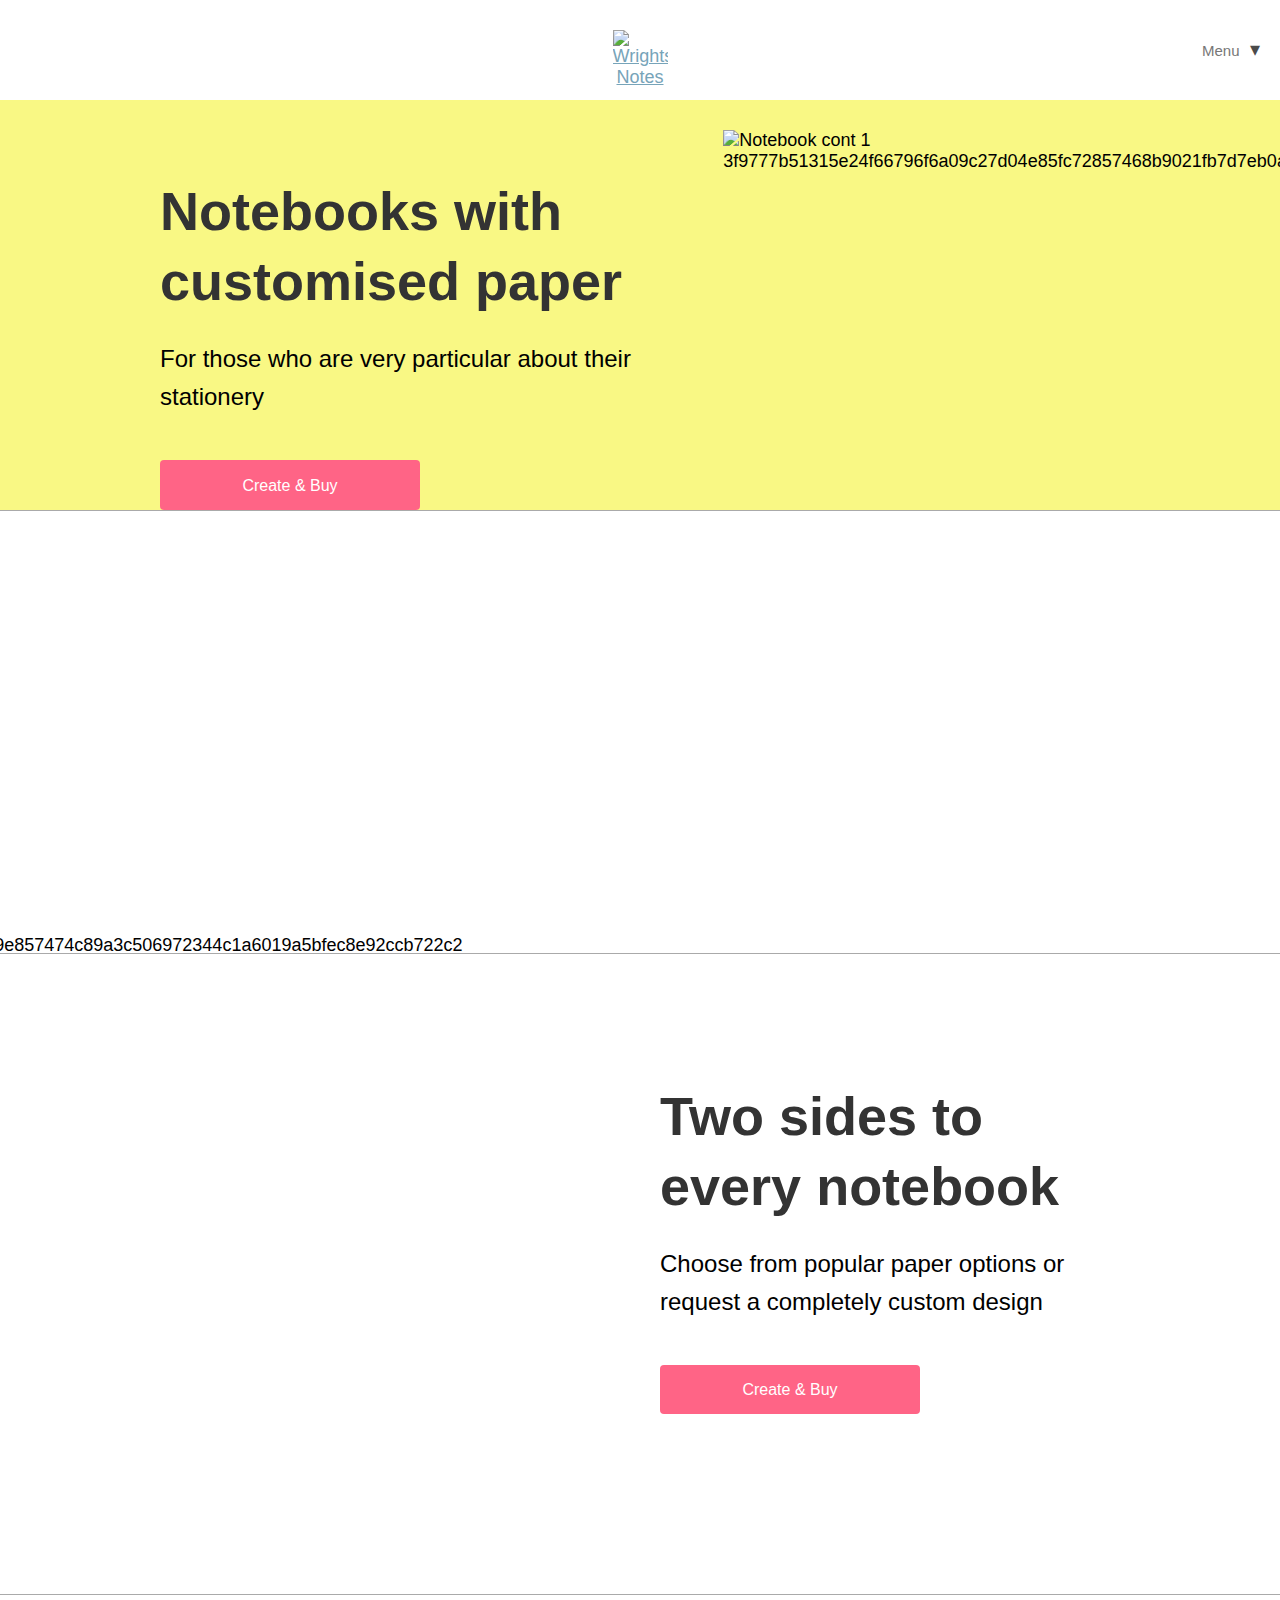
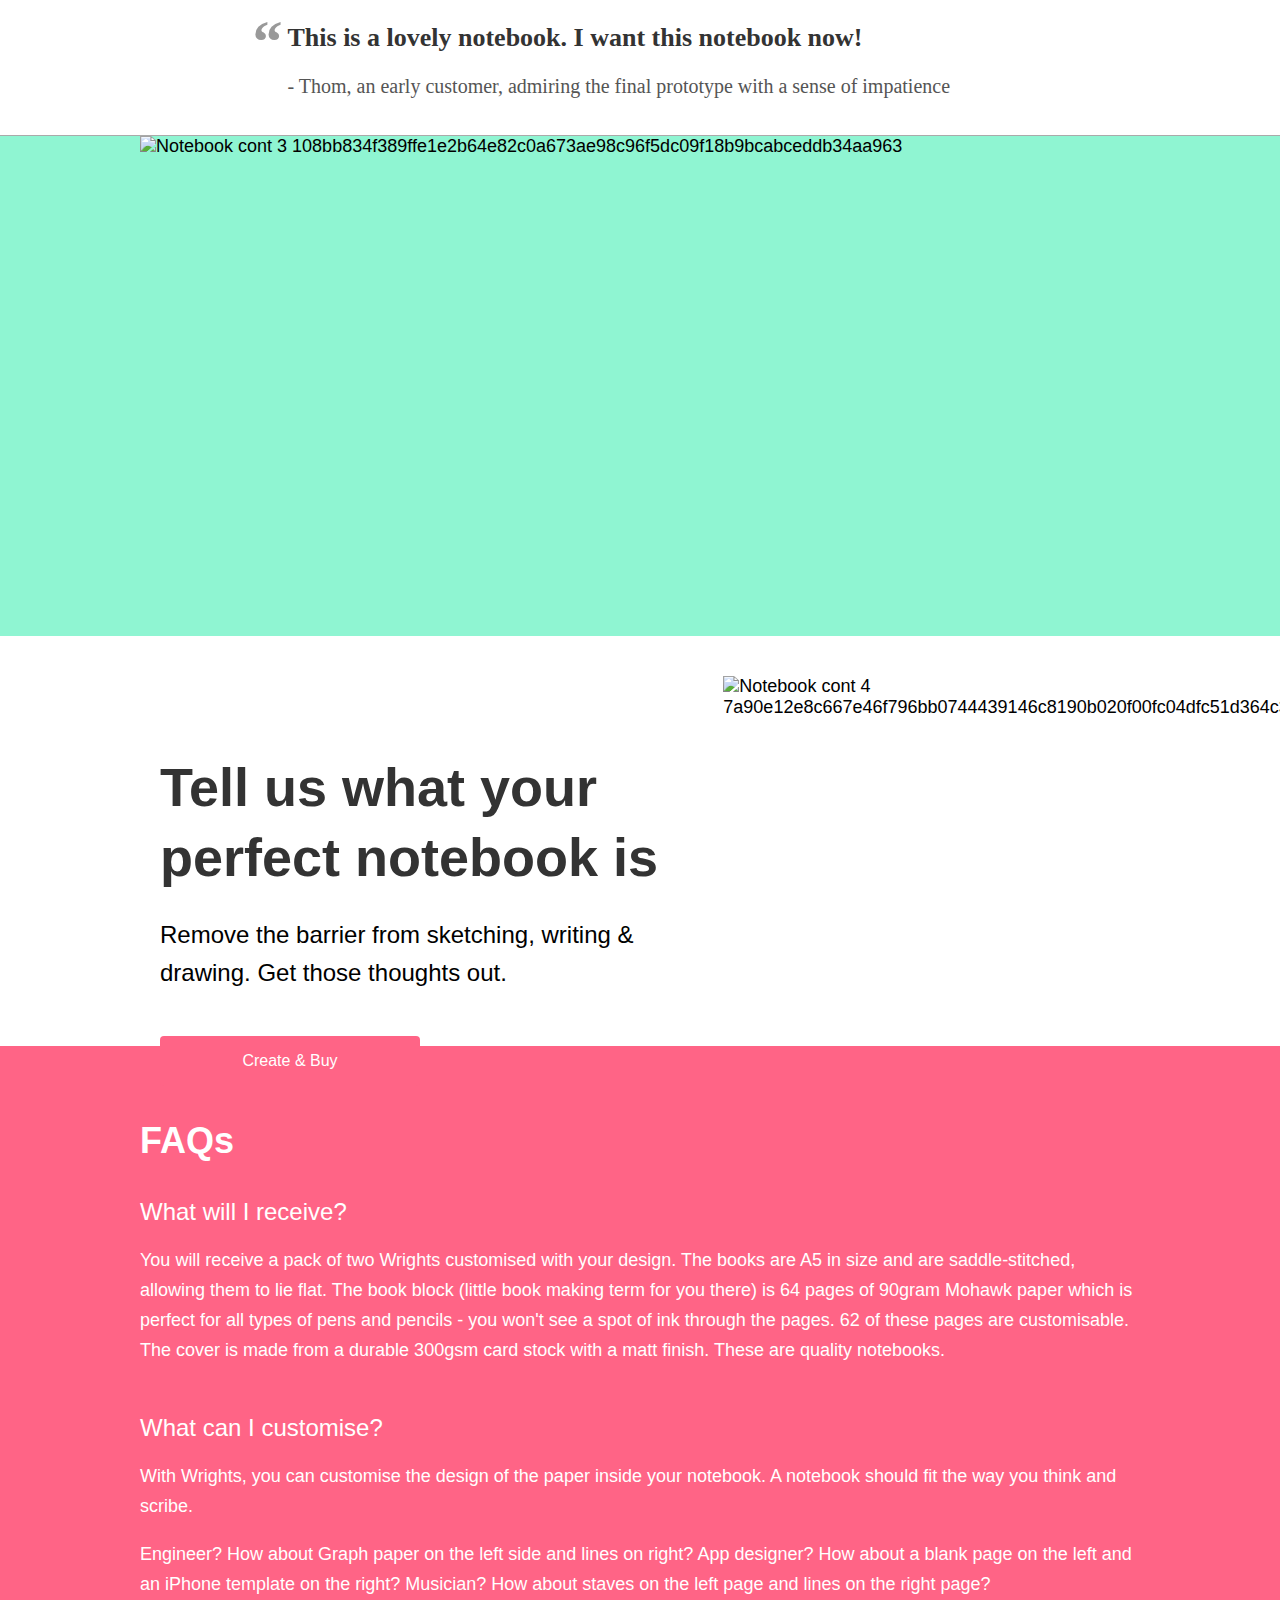
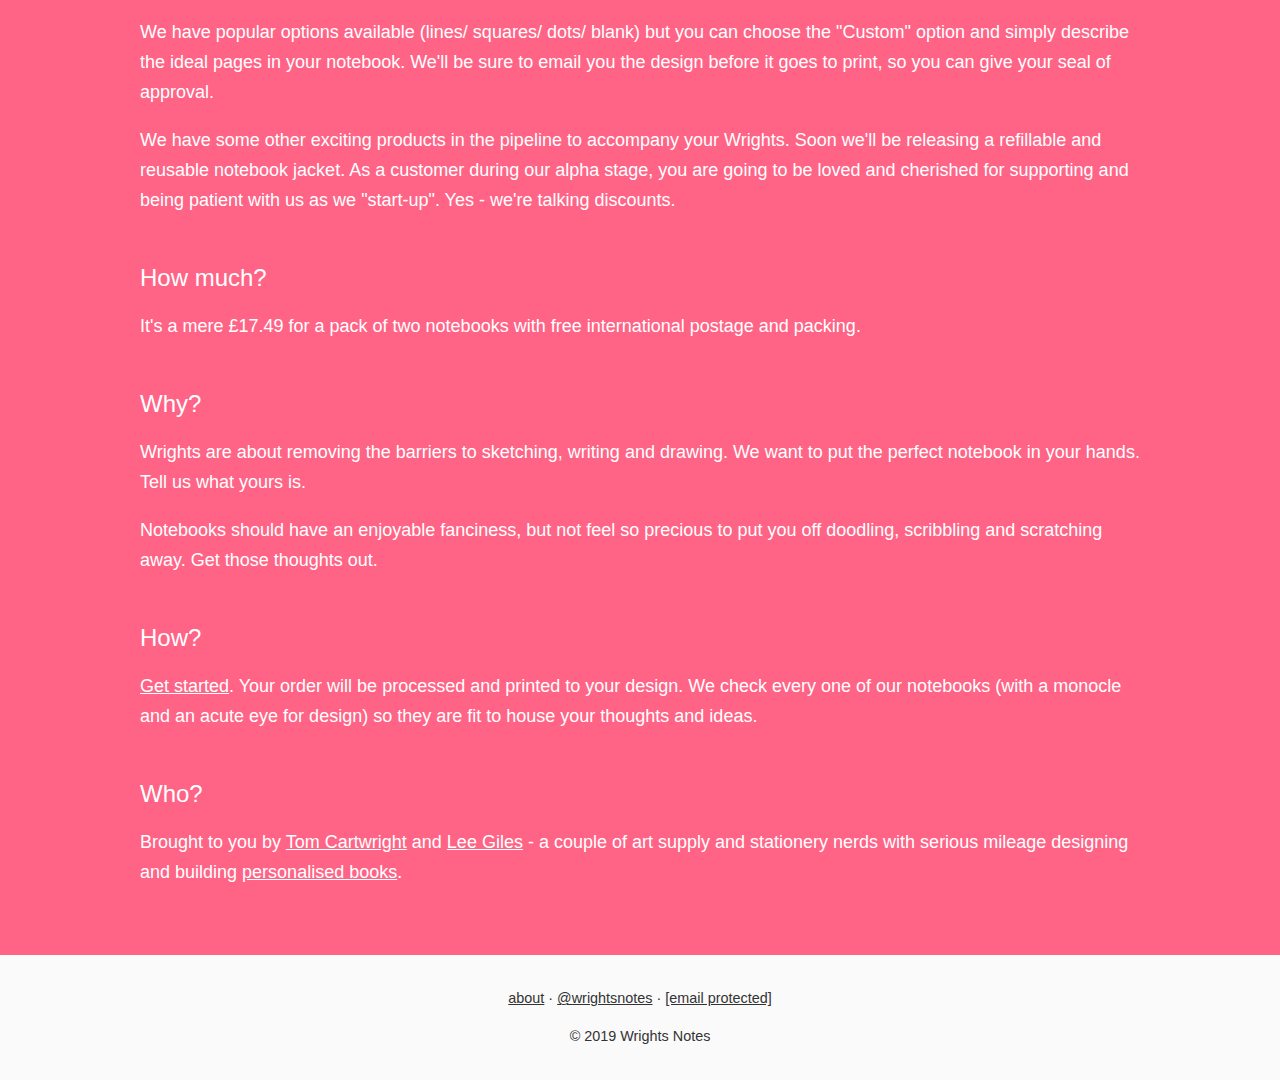
==== commit f197bbc6: "Update links" ====
--- a/index.html
+++ b/index.html
@@ -29,7 +29,7 @@
     <div class="main-nav">
       <div class="logo">
         <a href="/">
-          <img class="logo-img centred" alt="Wrights Notes" src="/assets/logo_scaled_v2-45bcbb241ed3d26a6e016f6447a26b8d2af17b35718d371d9d2cb5afe848804d.png" />
+          <img class="logo-img centred" alt="Wrights Notes" src="wrights-static/assets/logo_scaled_v2-45bcbb241ed3d26a6e016f6447a26b8d2af17b35718d371d9d2cb5afe848804d.png" />
 </a>      </div>
       <div class="wrights-menu pure-menu pure-menu-horizontal">
         <ul class="pure-menu-list">
@@ -63,7 +63,7 @@
         </div>
       </div>
       <div class="pure-u-xs-1-1 pure-u-5-12 ">
-        <img src="/assets/notebook-cont-1-3f9777b51315e24f66796f6a09c27d04e85fc72857468b9021fb7d7eb0a5af16.png" alt="Notebook cont 1 3f9777b51315e24f66796f6a09c27d04e85fc72857468b9021fb7d7eb0a5af16" />
+        <img src="wrights-static/assets/notebook-cont-1-3f9777b51315e24f66796f6a09c27d04e85fc72857468b9021fb7d7eb0a5af16.png" alt="Notebook cont 1 3f9777b51315e24f66796f6a09c27d04e85fc72857468b9021fb7d7eb0a5af16" />
       </div>
       <div style="clear:both;"></div>
     </div>
@@ -92,7 +92,7 @@
         </div>
       </div>
       <div class="pure-u-1-2 pure-u-xs-1-1 picture">
-        <img src="/assets/notebook-cont-2-151bb37f1cb2d38e9e857474c89a3c506972344c1a6019a5bfec8e92ccb722c2.png" alt="Notebook cont 2 151bb37f1cb2d38e9e857474c89a3c506972344c1a6019a5bfec8e92ccb722c2" />
+        <img src="wrights-static/assets/notebook-cont-2-151bb37f1cb2d38e9e857474c89a3c506972344c1a6019a5bfec8e92ccb722c2.png" alt="Notebook cont 2 151bb37f1cb2d38e9e857474c89a3c506972344c1a6019a5bfec8e92ccb722c2" />
       </div>
     </div>
   </div>
@@ -109,7 +109,7 @@
   <div class="third-cont landing-cont">
     <div class="pure-g landing centred">
       <div class="pure-u-1-1 centred">
-        <img class="centred" src="/assets/notebook-cont-3-108bb834f389ffe1e2b64e82c0a673ae98c96f5dc09f18b9bcabceddb34aa963.png" alt="Notebook cont 3 108bb834f389ffe1e2b64e82c0a673ae98c96f5dc09f18b9bcabceddb34aa963" />
+        <img class="centred" src="wrights-static/assets/notebook-cont-3-108bb834f389ffe1e2b64e82c0a673ae98c96f5dc09f18b9bcabceddb34aa963.png" alt="Notebook cont 3 108bb834f389ffe1e2b64e82c0a673ae98c96f5dc09f18b9bcabceddb34aa963" />
       </div>
     </div>
   </div>
@@ -132,7 +132,7 @@
         </div>
       </div>
       <div class="pure-u-5-12 pure-u-xs-1-1">
-        <img src="/assets/notebook-cont-4-7a90e12e8c667e46f796bb0744439146c8190b020f00fc04dfc51d364c3d500a.png" alt="Notebook cont 4 7a90e12e8c667e46f796bb0744439146c8190b020f00fc04dfc51d364c3d500a" />
+        <img src="wrights-static/assets/notebook-cont-4-7a90e12e8c667e46f796bb0744439146c8190b020f00fc04dfc51d364c3d500a.png" alt="Notebook cont 4 7a90e12e8c667e46f796bb0744439146c8190b020f00fc04dfc51d364c3d500a" />
       </div>
     </div>
   </div>
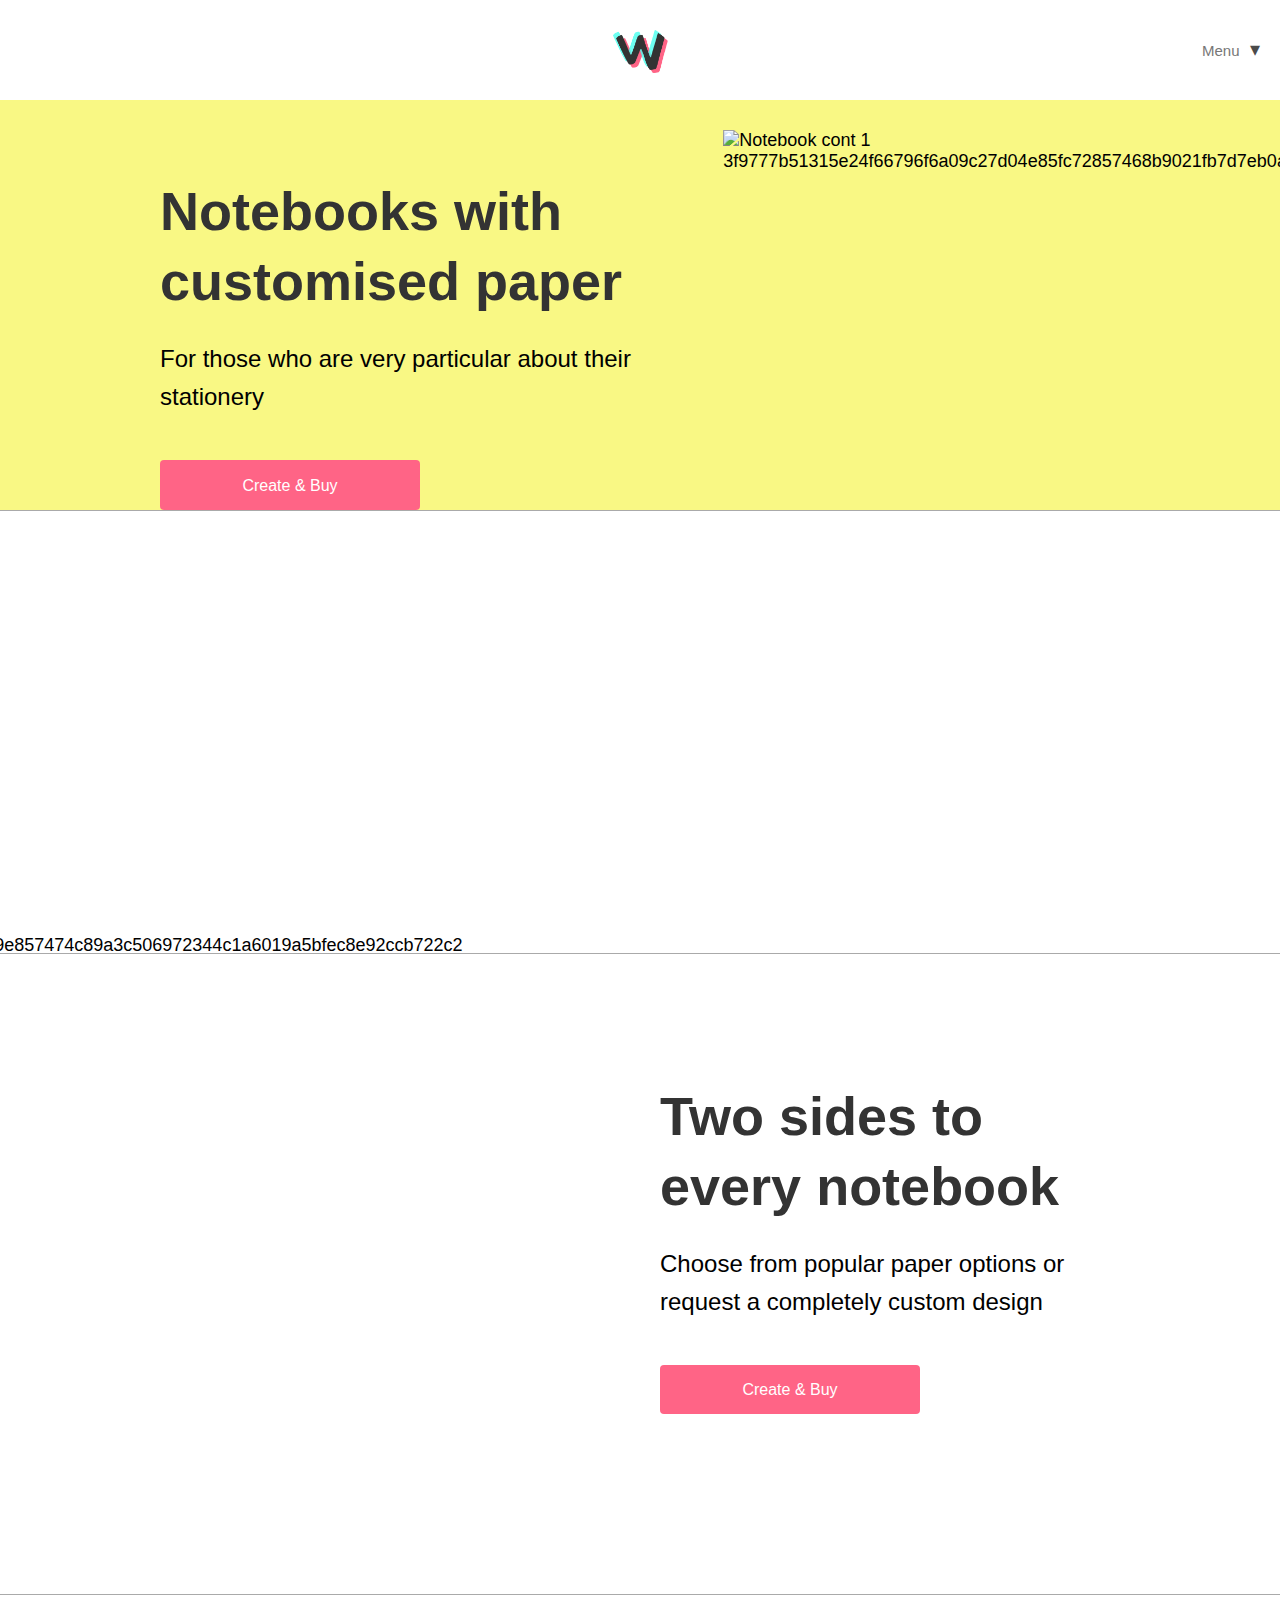
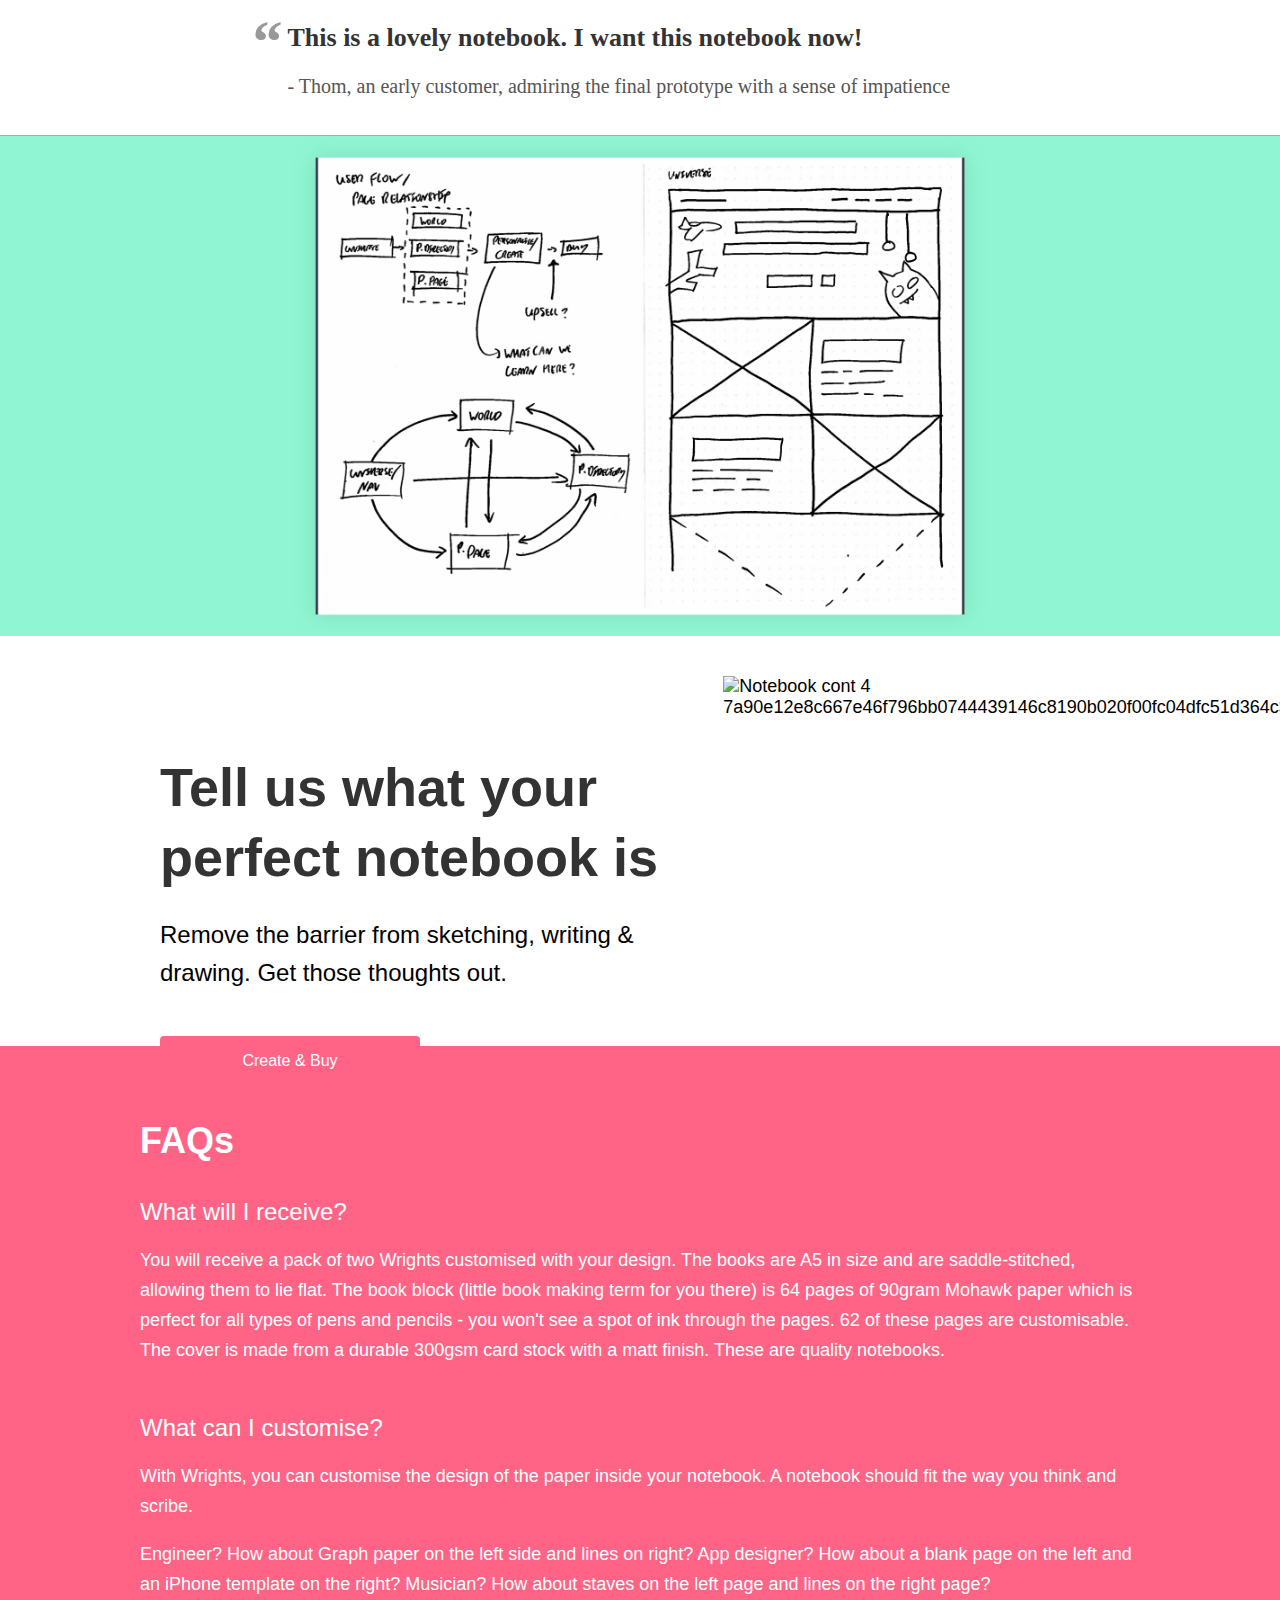
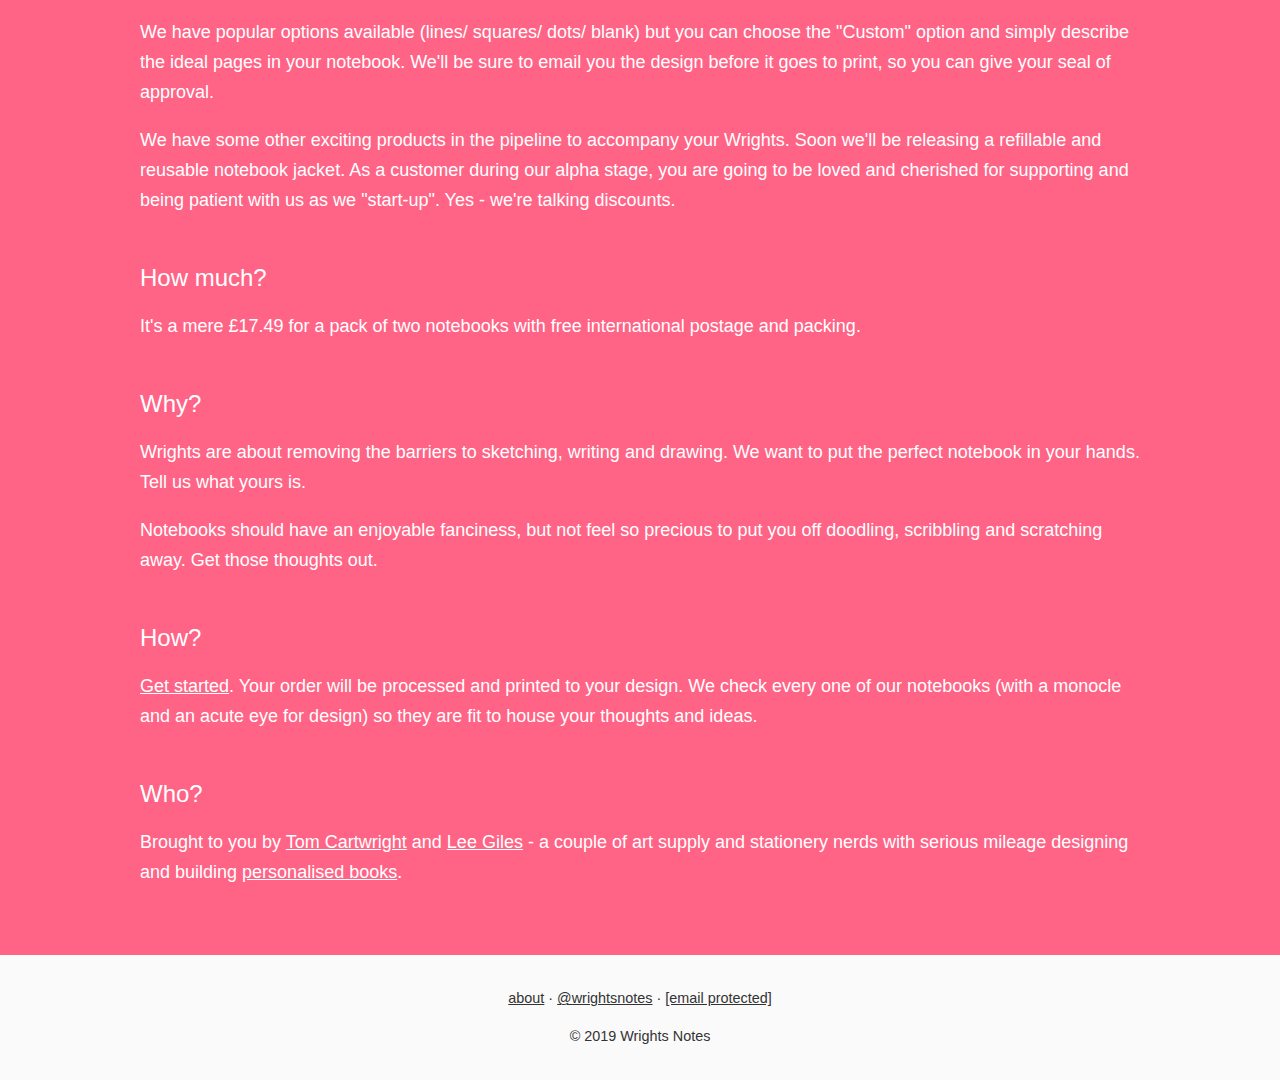
==== commit d351caad: "Update links" ====
--- a/index.html
+++ b/index.html
@@ -2,8 +2,8 @@
 <!DOCTYPE html>
 <html>
   <head>
-<script type="text/javascript">window.NREUM||(NREUM={});NREUM.info={"beacon":"bam.nr-data.net","errorBeacon":"bam.nr-data.net","licenseKey":"5f7bef9b31","applicationID":"22357075","transactionName":"ewxXQ0tWCFQGSh9EVl8GShhVWApcClZX","queueTime":0,"applicationTime":28,"agent":""}</script>
-<script type="text/javascript">window.NREUM||(NREUM={}),__nr_require=function(e,n,t){function r(t){if(!n[t]){var o=n[t]={exports:{}};e[t][0].call(o.exports,function(n){var o=e[t][1][n];return r(o||n)},o,o.exports)}return n[t].exports}if("function"==typeof __nr_require)return __nr_require;for(var o=0;o<t.length;o++)r(t[o]);return r}({1:[function(e,n,t){function r(){}function o(e,n,t){return function(){return i(e,[c.now()].concat(u(arguments)),n?null:this,t),n?void 0:this}}var i=e("handle"),a=e(3),u=e(4),f=e("ee").get("tracer"),c=e("loader"),s=NREUM;"undefined"==typeof window.newrelic&&(newrelic=s);var p=["setPageViewName","setCustomAttribute","setErrorHandler","finished","addToTrace","inlineHit","addRelease"],d="api-",l=d+"ixn-";a(p,function(e,n){s[n]=o(d+n,!0,"api")}),s.addPageAction=o(d+"addPageAction",!0),s.setCurrentRouteName=o(d+"routeName",!0),n.exports=newrelic,s.interaction=function(){return(new r).get()};var m=r.prototype={createTracer:function(e,n){var t={},r=this,o="function"==typeof n;return i(l+"tracer",[c.now(),e,t],r),function(){if(f.emit((o?"":"no-")+"fn-start",[c.now(),r,o],t),o)try{return n.apply(this,arguments)}catch(e){throw f.emit("fn-err",[arguments,this,e],t),e}finally{f.emit("fn-end",[c.now()],t)}}}};a("actionText,setName,setAttribute,save,ignore,onEnd,getContext,end,get".split(","),function(e,n){m[n]=o(l+n)}),newrelic.noticeError=function(e,n){"string"==typeof e&&(e=new Error(e)),i("err",[e,c.now(),!1,n])}},{}],2:[function(e,n,t){function r(e,n){if(!o)return!1;if(e!==o)return!1;if(!n)return!0;if(!i)return!1;for(var t=i.split("."),r=n.split("."),a=0;a<r.length;a++)if(r[a]!==t[a])return!1;return!0}var o=null,i=null,a=/Version\/(\S+)\s+Safari/;if(navigator.userAgent){var u=navigator.userAgent,f=u.match(a);f&&u.indexOf("Chrome")===-1&&u.indexOf("Chromium")===-1&&(o="Safari",i=f[1])}n.exports={agent:o,version:i,match:r}},{}],3:[function(e,n,t){function r(e,n){var t=[],r="",i=0;for(r in e)o.call(e,r)&&(t[i]=n(r,e[r]),i+=1);return t}var o=Object.prototype.hasOwnProperty;n.exports=r},{}],4:[function(e,n,t){function r(e,n,t){n||(n=0),"undefined"==typeof t&&(t=e?e.length:0);for(var r=-1,o=t-n||0,i=Array(o<0?0:o);++r<o;)i[r]=e[n+r];return i}n.exports=r},{}],5:[function(e,n,t){n.exports={exists:"undefined"!=typeof window.performance&&window.performance.timing&&"undefined"!=typeof window.performance.timing.navigationStart}},{}],ee:[function(e,n,t){function r(){}function o(e){function n(e){return e&&e instanceof r?e:e?f(e,u,i):i()}function t(t,r,o,i){if(!d.aborted||i){e&&e(t,r,o);for(var a=n(o),u=v(t),f=u.length,c=0;c<f;c++)u[c].apply(a,r);var p=s[y[t]];return p&&p.push([b,t,r,a]),a}}function l(e,n){h[e]=v(e).concat(n)}function m(e,n){var t=h[e];if(t)for(var r=0;r<t.length;r++)t[r]===n&&t.splice(r,1)}function v(e){return h[e]||[]}function g(e){return p[e]=p[e]||o(t)}function w(e,n){c(e,function(e,t){n=n||"feature",y[t]=n,n in s||(s[n]=[])})}var h={},y={},b={on:l,addEventListener:l,removeEventListener:m,emit:t,get:g,listeners:v,context:n,buffer:w,abort:a,aborted:!1};return b}function i(){return new r}function a(){(s.api||s.feature)&&(d.aborted=!0,s=d.backlog={})}var u="nr@context",f=e("gos"),c=e(3),s={},p={},d=n.exports=o();d.backlog=s},{}],gos:[function(e,n,t){function r(e,n,t){if(o.call(e,n))return e[n];var r=t();if(Object.defineProperty&&Object.keys)try{return Object.defineProperty(e,n,{value:r,writable:!0,enumerable:!1}),r}catch(i){}return e[n]=r,r}var o=Object.prototype.hasOwnProperty;n.exports=r},{}],handle:[function(e,n,t){function r(e,n,t,r){o.buffer([e],r),o.emit(e,n,t)}var o=e("ee").get("handle");n.exports=r,r.ee=o},{}],id:[function(e,n,t){function r(e){var n=typeof e;return!e||"object"!==n&&"function"!==n?-1:e===window?0:a(e,i,function(){return o++})}var o=1,i="nr@id",a=e("gos");n.exports=r},{}],loader:[function(e,n,t){function r(){if(!E++){var e=x.info=NREUM.info,n=l.getElementsByTagName("script")[0];if(setTimeout(s.abort,3e4),!(e&&e.licenseKey&&e.applicationID&&n))return s.abort();c(y,function(n,t){e[n]||(e[n]=t)}),f("mark",["onload",a()+x.offset],null,"api");var t=l.createElement("script");t.src="https://"+e.agent,n.parentNode.insertBefore(t,n)}}function o(){"complete"===l.readyState&&i()}function i(){f("mark",["domContent",a()+x.offset],null,"api")}function a(){return O.exists&&performance.now?Math.round(performance.now()):(u=Math.max((new Date).getTime(),u))-x.offset}var u=(new Date).getTime(),f=e("handle"),c=e(3),s=e("ee"),p=e(2),d=window,l=d.document,m="addEventListener",v="attachEvent",g=d.XMLHttpRequest,w=g&&g.prototype;NREUM.o={ST:setTimeout,SI:d.setImmediate,CT:clearTimeout,XHR:g,REQ:d.Request,EV:d.Event,PR:d.Promise,MO:d.MutationObserver};var h=""+location,y={beacon:"bam.nr-data.net",errorBeacon:"bam.nr-data.net",agent:"js-agent.newrelic.com/nr-1123.min.js"},b=g&&w&&w[m]&&!/CriOS/.test(navigator.userAgent),x=n.exports={offset:u,now:a,origin:h,features:{},xhrWrappable:b,userAgent:p};e(1),l[m]?(l[m]("DOMContentLoaded",i,!1),d[m]("load",r,!1)):(l[v]("onreadystatechange",o),d[v]("onload",r)),f("mark",["firstbyte",u],null,"api");var E=0,O=e(5)},{}]},{},["loader"]);</script>
+    <script type="text/javascript">window.NREUM||(NREUM={});NREUM.info={"beacon":"bam.nr-data.net","errorBeacon":"bam.nr-data.net","licenseKey":"5f7bef9b31","applicationID":"22357075","transactionName":"ewxXQ0tWCFQGSh9EVl8GShhVWApcClZX","queueTime":0,"applicationTime":28,"agent":""}</script>
+    <script type="text/javascript">window.NREUM||(NREUM={}),__nr_require=function(e,n,t){function r(t){if(!n[t]){var o=n[t]={exports:{}};e[t][0].call(o.exports,function(n){var o=e[t][1][n];return r(o||n)},o,o.exports)}return n[t].exports}if("function"==typeof __nr_require)return __nr_require;for(var o=0;o<t.length;o++)r(t[o]);return r}({1:[function(e,n,t){function r(){}function o(e,n,t){return function(){return i(e,[c.now()].concat(u(arguments)),n?null:this,t),n?void 0:this}}var i=e("handle"),a=e(3),u=e(4),f=e("ee").get("tracer"),c=e("loader"),s=NREUM;"undefined"==typeof window.newrelic&&(newrelic=s);var p=["setPageViewName","setCustomAttribute","setErrorHandler","finished","addToTrace","inlineHit","addRelease"],d="api-",l=d+"ixn-";a(p,function(e,n){s[n]=o(d+n,!0,"api")}),s.addPageAction=o(d+"addPageAction",!0),s.setCurrentRouteName=o(d+"routeName",!0),n.exports=newrelic,s.interaction=function(){return(new r).get()};var m=r.prototype={createTracer:function(e,n){var t={},r=this,o="function"==typeof n;return i(l+"tracer",[c.now(),e,t],r),function(){if(f.emit((o?"":"no-")+"fn-start",[c.now(),r,o],t),o)try{return n.apply(this,arguments)}catch(e){throw f.emit("fn-err",[arguments,this,e],t),e}finally{f.emit("fn-end",[c.now()],t)}}}};a("actionText,setName,setAttribute,save,ignore,onEnd,getContext,end,get".split(","),function(e,n){m[n]=o(l+n)}),newrelic.noticeError=function(e,n){"string"==typeof e&&(e=new Error(e)),i("err",[e,c.now(),!1,n])}},{}],2:[function(e,n,t){function r(e,n){if(!o)return!1;if(e!==o)return!1;if(!n)return!0;if(!i)return!1;for(var t=i.split("."),r=n.split("."),a=0;a<r.length;a++)if(r[a]!==t[a])return!1;return!0}var o=null,i=null,a=/Version\/(\S+)\s+Safari/;if(navigator.userAgent){var u=navigator.userAgent,f=u.match(a);f&&u.indexOf("Chrome")===-1&&u.indexOf("Chromium")===-1&&(o="Safari",i=f[1])}n.exports={agent:o,version:i,match:r}},{}],3:[function(e,n,t){function r(e,n){var t=[],r="",i=0;for(r in e)o.call(e,r)&&(t[i]=n(r,e[r]),i+=1);return t}var o=Object.prototype.hasOwnProperty;n.exports=r},{}],4:[function(e,n,t){function r(e,n,t){n||(n=0),"undefined"==typeof t&&(t=e?e.length:0);for(var r=-1,o=t-n||0,i=Array(o<0?0:o);++r<o;)i[r]=e[n+r];return i}n.exports=r},{}],5:[function(e,n,t){n.exports={exists:"undefined"!=typeof window.performance&&window.performance.timing&&"undefined"!=typeof window.performance.timing.navigationStart}},{}],ee:[function(e,n,t){function r(){}function o(e){function n(e){return e&&e instanceof r?e:e?f(e,u,i):i()}function t(t,r,o,i){if(!d.aborted||i){e&&e(t,r,o);for(var a=n(o),u=v(t),f=u.length,c=0;c<f;c++)u[c].apply(a,r);var p=s[y[t]];return p&&p.push([b,t,r,a]),a}}function l(e,n){h[e]=v(e).concat(n)}function m(e,n){var t=h[e];if(t)for(var r=0;r<t.length;r++)t[r]===n&&t.splice(r,1)}function v(e){return h[e]||[]}function g(e){return p[e]=p[e]||o(t)}function w(e,n){c(e,function(e,t){n=n||"feature",y[t]=n,n in s||(s[n]=[])})}var h={},y={},b={on:l,addEventListener:l,removeEventListener:m,emit:t,get:g,listeners:v,context:n,buffer:w,abort:a,aborted:!1};return b}function i(){return new r}function a(){(s.api||s.feature)&&(d.aborted=!0,s=d.backlog={})}var u="nr@context",f=e("gos"),c=e(3),s={},p={},d=n.exports=o();d.backlog=s},{}],gos:[function(e,n,t){function r(e,n,t){if(o.call(e,n))return e[n];var r=t();if(Object.defineProperty&&Object.keys)try{return Object.defineProperty(e,n,{value:r,writable:!0,enumerable:!1}),r}catch(i){}return e[n]=r,r}var o=Object.prototype.hasOwnProperty;n.exports=r},{}],handle:[function(e,n,t){function r(e,n,t,r){o.buffer([e],r),o.emit(e,n,t)}var o=e("ee").get("handle");n.exports=r,r.ee=o},{}],id:[function(e,n,t){function r(e){var n=typeof e;return!e||"object"!==n&&"function"!==n?-1:e===window?0:a(e,i,function(){return o++})}var o=1,i="nr@id",a=e("gos");n.exports=r},{}],loader:[function(e,n,t){function r(){if(!E++){var e=x.info=NREUM.info,n=l.getElementsByTagName("script")[0];if(setTimeout(s.abort,3e4),!(e&&e.licenseKey&&e.applicationID&&n))return s.abort();c(y,function(n,t){e[n]||(e[n]=t)}),f("mark",["onload",a()+x.offset],null,"api");var t=l.createElement("script");t.src="https://"+e.agent,n.parentNode.insertBefore(t,n)}}function o(){"complete"===l.readyState&&i()}function i(){f("mark",["domContent",a()+x.offset],null,"api")}function a(){return O.exists&&performance.now?Math.round(performance.now()):(u=Math.max((new Date).getTime(),u))-x.offset}var u=(new Date).getTime(),f=e("handle"),c=e(3),s=e("ee"),p=e(2),d=window,l=d.document,m="addEventListener",v="attachEvent",g=d.XMLHttpRequest,w=g&&g.prototype;NREUM.o={ST:setTimeout,SI:d.setImmediate,CT:clearTimeout,XHR:g,REQ:d.Request,EV:d.Event,PR:d.Promise,MO:d.MutationObserver};var h=""+location,y={beacon:"bam.nr-data.net",errorBeacon:"bam.nr-data.net",agent:"js-agent.newrelic.com/nr-1123.min.js"},b=g&&w&&w[m]&&!/CriOS/.test(navigator.userAgent),x=n.exports={offset:u,now:a,origin:h,features:{},xhrWrappable:b,userAgent:p};e(1),l[m]?(l[m]("DOMContentLoaded",i,!1),d[m]("load",r,!1)):(l[v]("onreadystatechange",o),d[v]("onload",r)),f("mark",["firstbyte",u],null,"api");var E=0,O=e(5)},{}]},{},["loader"]);</script>
     <title>Wrights Notes</title>
     <meta name="viewport" content="width=device-width, initial-scale=1">
     <meta name="description" content="Customised notebooks. For those who are very particular about their stationery.">
@@ -11,26 +11,27 @@
     <meta name="author" content="Tom Cartwright">
     <meta name="google-site-verification" content="8n811AZ-FheZKYsl011f-D6RAEG1acIRJkhvSlPg2Zg" />
     <meta property="og:title" content="Wrights Notes"/>
-<meta property="og:image" content="https://www.wrightsnotes.com/assets/notebook-cont-1-3f9777b51315e24f66796f6a09c27d04e85fc72857468b9021fb7d7eb0a5af16.png"/>
-<meta property="og:site_name" content="Wrights Notes: Personalised, on-demand notebooks" />
-<meta property="og:description" content="Customised notebooks. For those who are very particular about their stationery." />
-<meta name="twitter:card" content="summary" />
-<meta name="twitter:site" content="@wrightsnotes" />
-<meta name="twitter:title" content="Wrights Notes: Customised notebooks" />
-<meta name="twitter:description" content="Customised notebooks. For those who are very particular about their stationery." />
-<meta name="twitter:image" content="https://www.wrightsnotes.com/icon_v2.png" />
+    <meta property="og:image" content="https://www.wrightsnotes.com/assets/notebook-cont-1-3f9777b51315e24f66796f6a09c27d04e85fc72857468b9021fb7d7eb0a5af16.png"/>
+    <meta property="og:site_name" content="Wrights Notes: Personalised, on-demand notebooks" />
+    <meta property="og:description" content="Customised notebooks. For those who are very particular about their stationery." />
+    <meta name="twitter:card" content="summary" />
+    <meta name="twitter:site" content="@wrightsnotes" />
+    <meta name="twitter:title" content="Wrights Notes: Customised notebooks" />
+    <meta name="twitter:description" content="Customised notebooks. For those who are very particular about their stationery." />
+    <meta name="twitter:image" content="https://www.wrightsnotes.com/icon_v2.png" />
 
-    <link rel="stylesheet" media="all" href="/assets/application-09ec1ff42fff677ce39fec60c1c5851d38447ca9c74beacd61c3d27e10d20c95.css" />
+    <link rel="stylesheet" media="all" href="assets/application-09ec1ff42fff677ce39fec60c1c5851d38447ca9c74beacd61c3d27e10d20c95.css" />
 
     <meta name="csrf-param" content="authenticity_token" />
-<meta name="csrf-token" content="D+MOrZgz6ZMmosgWCKkSf+VnkOcH0Qh1kG+l7Zz50rn4UalLuV9ebKt099e4xFYZvHftULZLxzQDm7vfGSS4pA==" />
+    <meta name="csrf-token" content="D+MOrZgz6ZMmosgWCKkSf+VnkOcH0Qh1kG+l7Zz50rn4UalLuV9ebKt099e4xFYZvHftULZLxzQDm7vfGSS4pA==" />
   </head>
   <body>
     <div class="main-nav">
       <div class="logo">
         <a href="/">
-          <img class="logo-img centred" alt="Wrights Notes" src="wrights-static/assets/logo_scaled_v2-45bcbb241ed3d26a6e016f6447a26b8d2af17b35718d371d9d2cb5afe848804d.png" />
-</a>      </div>
+          <img class="logo-img centred" alt="Wrights Notes" src="assets/logo_scaled_v2-45bcbb241ed3d26a6e016f6447a26b8d2af17b35718d371d9d2cb5afe848804d.png" />
+        </a>
+      </div>
       <div class="wrights-menu pure-menu pure-menu-horizontal">
         <ul class="pure-menu-list">
           <li class="pure-menu-item pure-menu-has-children pure-menu-allow-hover">
@@ -63,7 +64,7 @@
         </div>
       </div>
       <div class="pure-u-xs-1-1 pure-u-5-12 ">
-        <img src="wrights-static/assets/notebook-cont-1-3f9777b51315e24f66796f6a09c27d04e85fc72857468b9021fb7d7eb0a5af16.png" alt="Notebook cont 1 3f9777b51315e24f66796f6a09c27d04e85fc72857468b9021fb7d7eb0a5af16" />
+        <img src="assets/notebook-cont-1-3f9777b51315e24f66796f6a09c27d04e85fc72857468b9021fb7d7eb0a5af16.png" alt="Notebook cont 1 3f9777b51315e24f66796f6a09c27d04e85fc72857468b9021fb7d7eb0a5af16" />
       </div>
       <div style="clear:both;"></div>
     </div>
@@ -92,7 +93,7 @@
         </div>
       </div>
       <div class="pure-u-1-2 pure-u-xs-1-1 picture">
-        <img src="wrights-static/assets/notebook-cont-2-151bb37f1cb2d38e9e857474c89a3c506972344c1a6019a5bfec8e92ccb722c2.png" alt="Notebook cont 2 151bb37f1cb2d38e9e857474c89a3c506972344c1a6019a5bfec8e92ccb722c2" />
+        <img src="assets/notebook-cont-2-151bb37f1cb2d38e9e857474c89a3c506972344c1a6019a5bfec8e92ccb722c2.png" alt="Notebook cont 2 151bb37f1cb2d38e9e857474c89a3c506972344c1a6019a5bfec8e92ccb722c2" />
       </div>
     </div>
   </div>
@@ -109,7 +110,7 @@
   <div class="third-cont landing-cont">
     <div class="pure-g landing centred">
       <div class="pure-u-1-1 centred">
-        <img class="centred" src="wrights-static/assets/notebook-cont-3-108bb834f389ffe1e2b64e82c0a673ae98c96f5dc09f18b9bcabceddb34aa963.png" alt="Notebook cont 3 108bb834f389ffe1e2b64e82c0a673ae98c96f5dc09f18b9bcabceddb34aa963" />
+        <img class="centred" src="assets/notebook-cont-3-108bb834f389ffe1e2b64e82c0a673ae98c96f5dc09f18b9bcabceddb34aa963.png" alt="Notebook cont 3 108bb834f389ffe1e2b64e82c0a673ae98c96f5dc09f18b9bcabceddb34aa963" />
       </div>
     </div>
   </div>
@@ -132,7 +133,7 @@
         </div>
       </div>
       <div class="pure-u-5-12 pure-u-xs-1-1">
-        <img src="wrights-static/assets/notebook-cont-4-7a90e12e8c667e46f796bb0744439146c8190b020f00fc04dfc51d364c3d500a.png" alt="Notebook cont 4 7a90e12e8c667e46f796bb0744439146c8190b020f00fc04dfc51d364c3d500a" />
+        <img src="assets/notebook-cont-4-7a90e12e8c667e46f796bb0744439146c8190b020f00fc04dfc51d364c3d500a.png" alt="Notebook cont 4 7a90e12e8c667e46f796bb0744439146c8190b020f00fc04dfc51d364c3d500a" />
       </div>
     </div>
   </div>
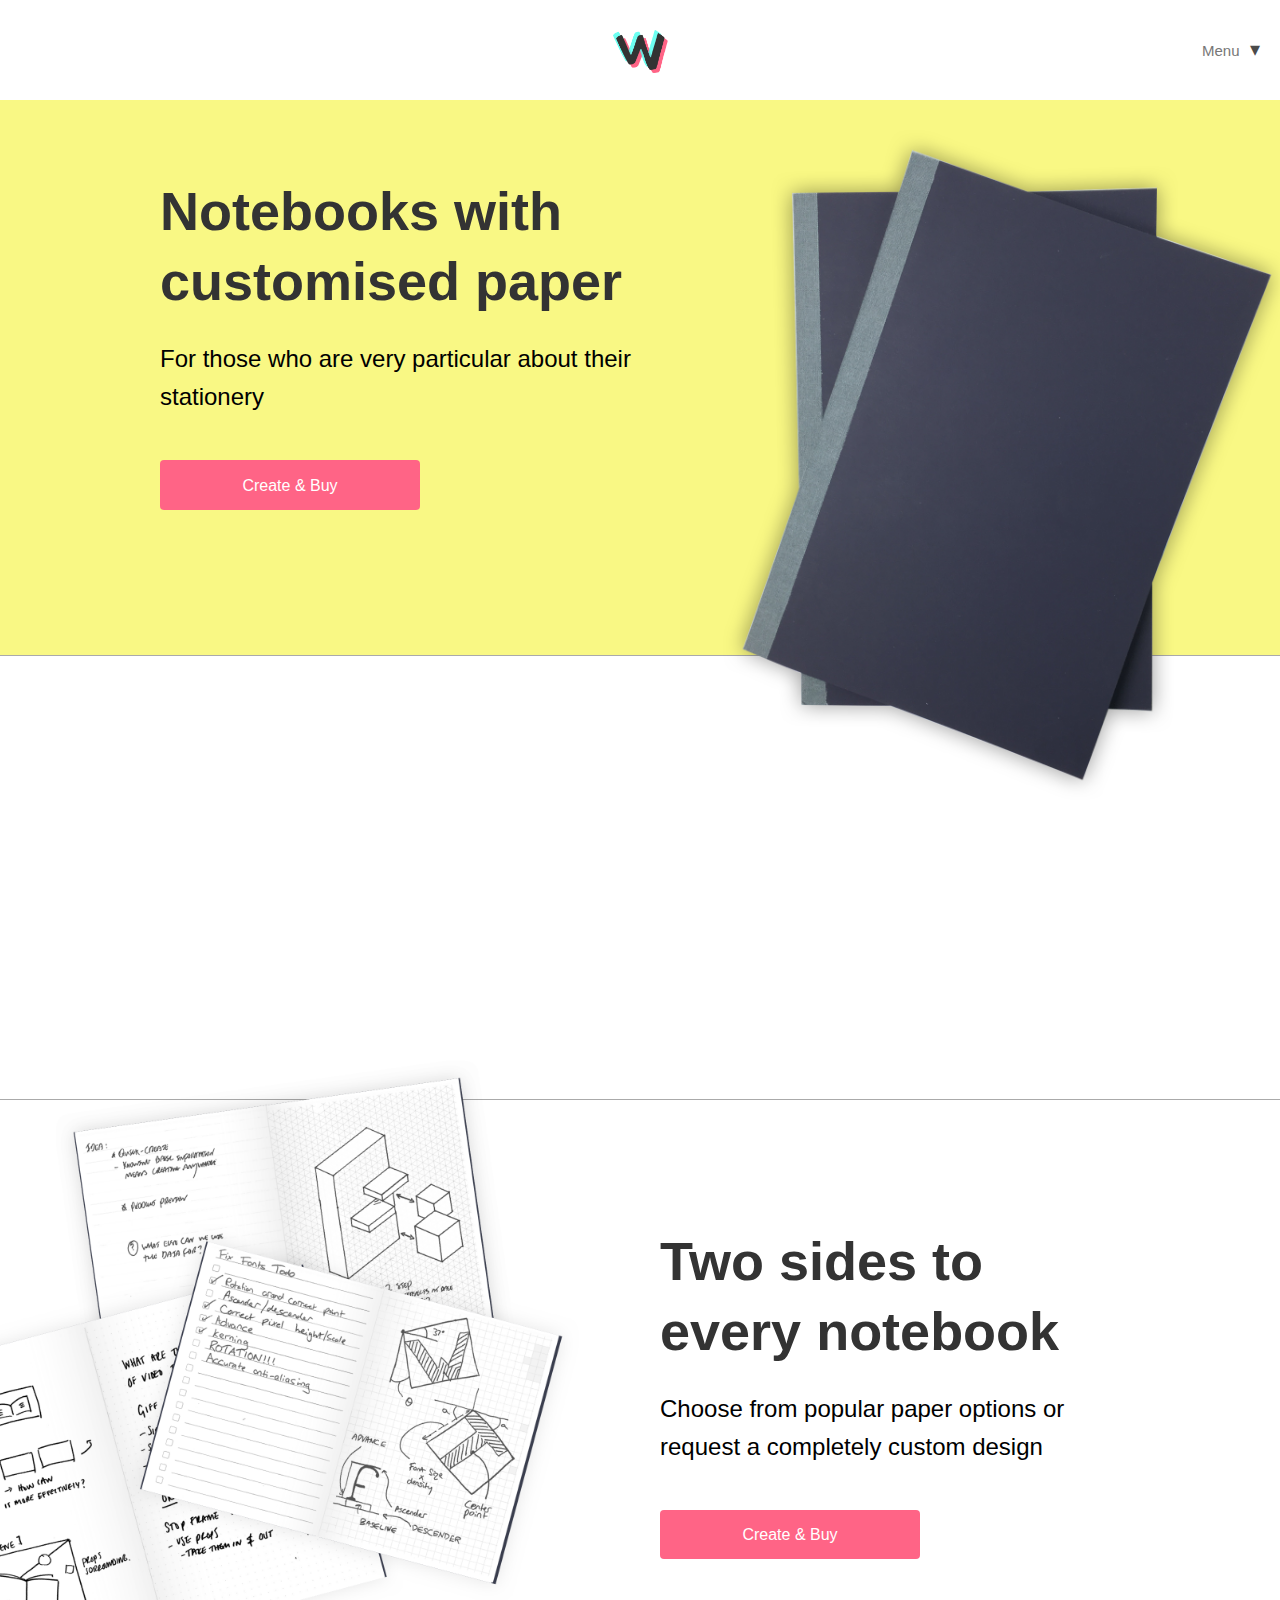
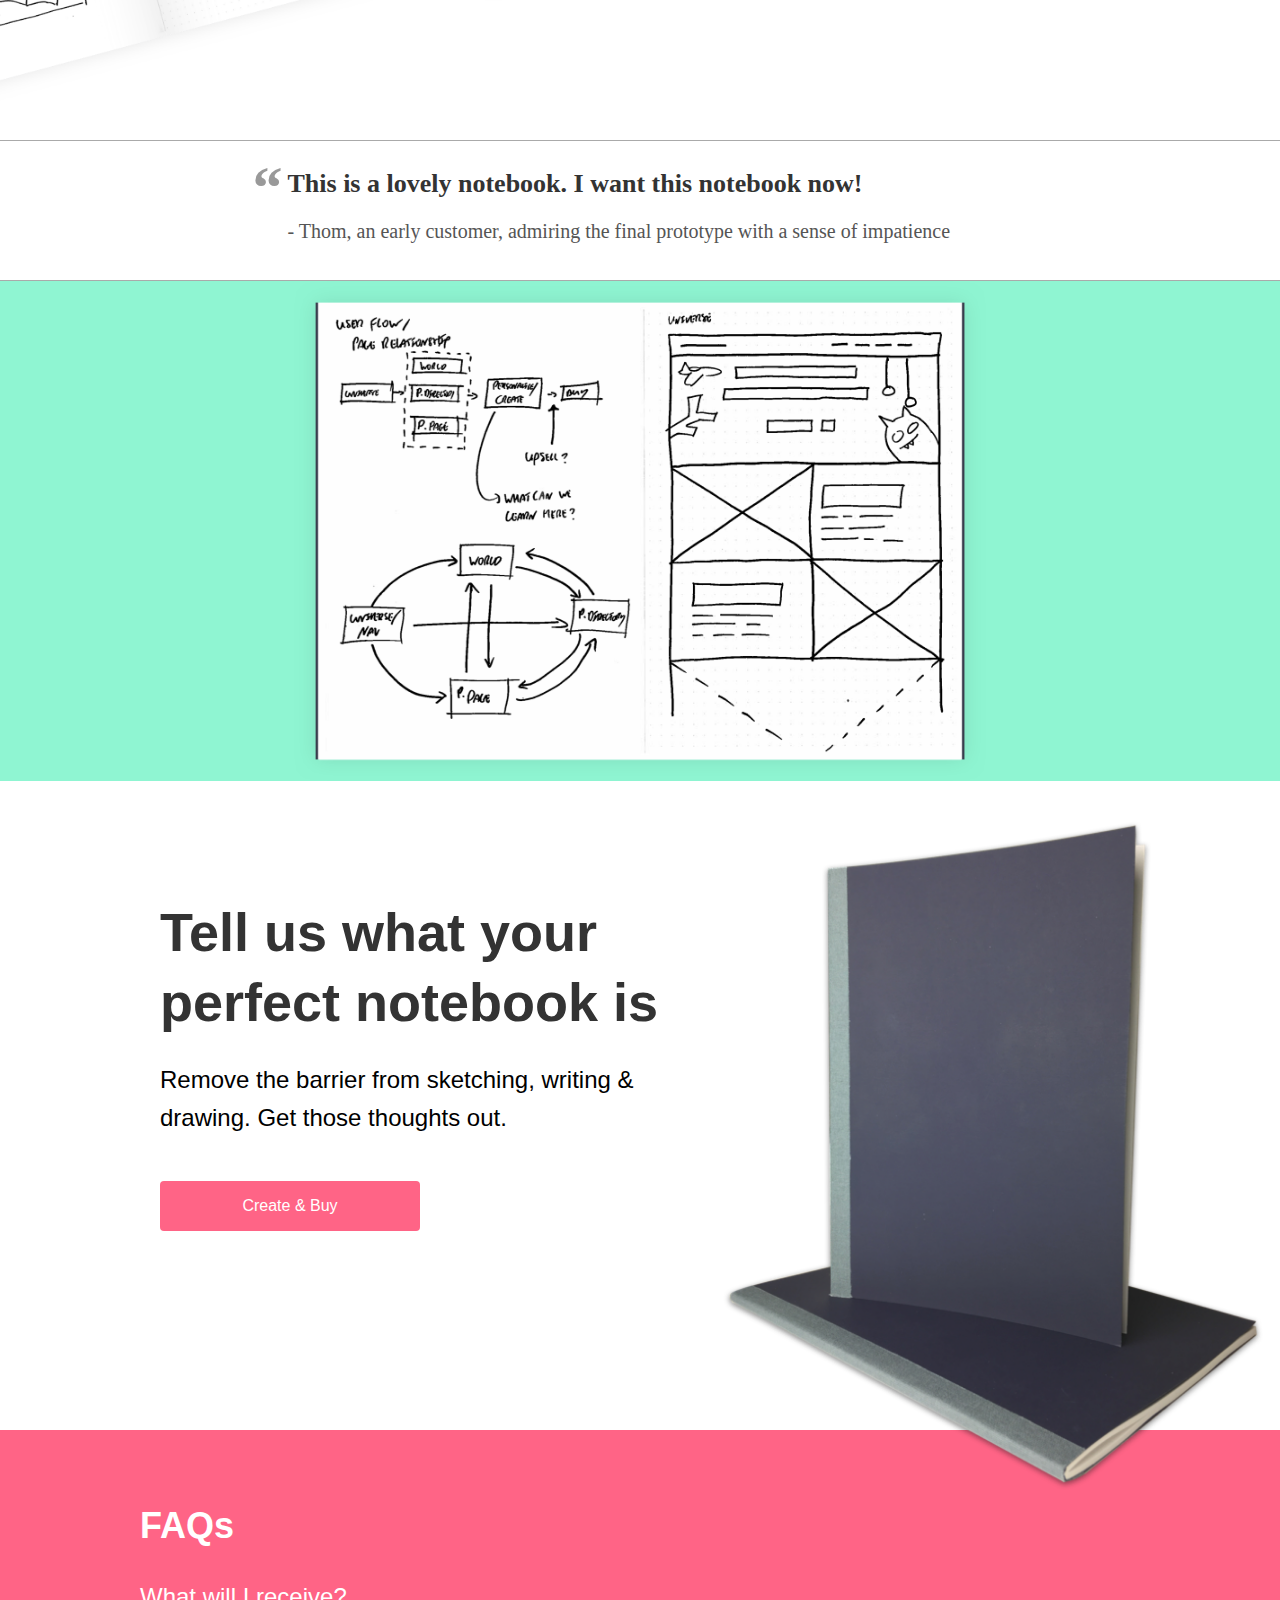
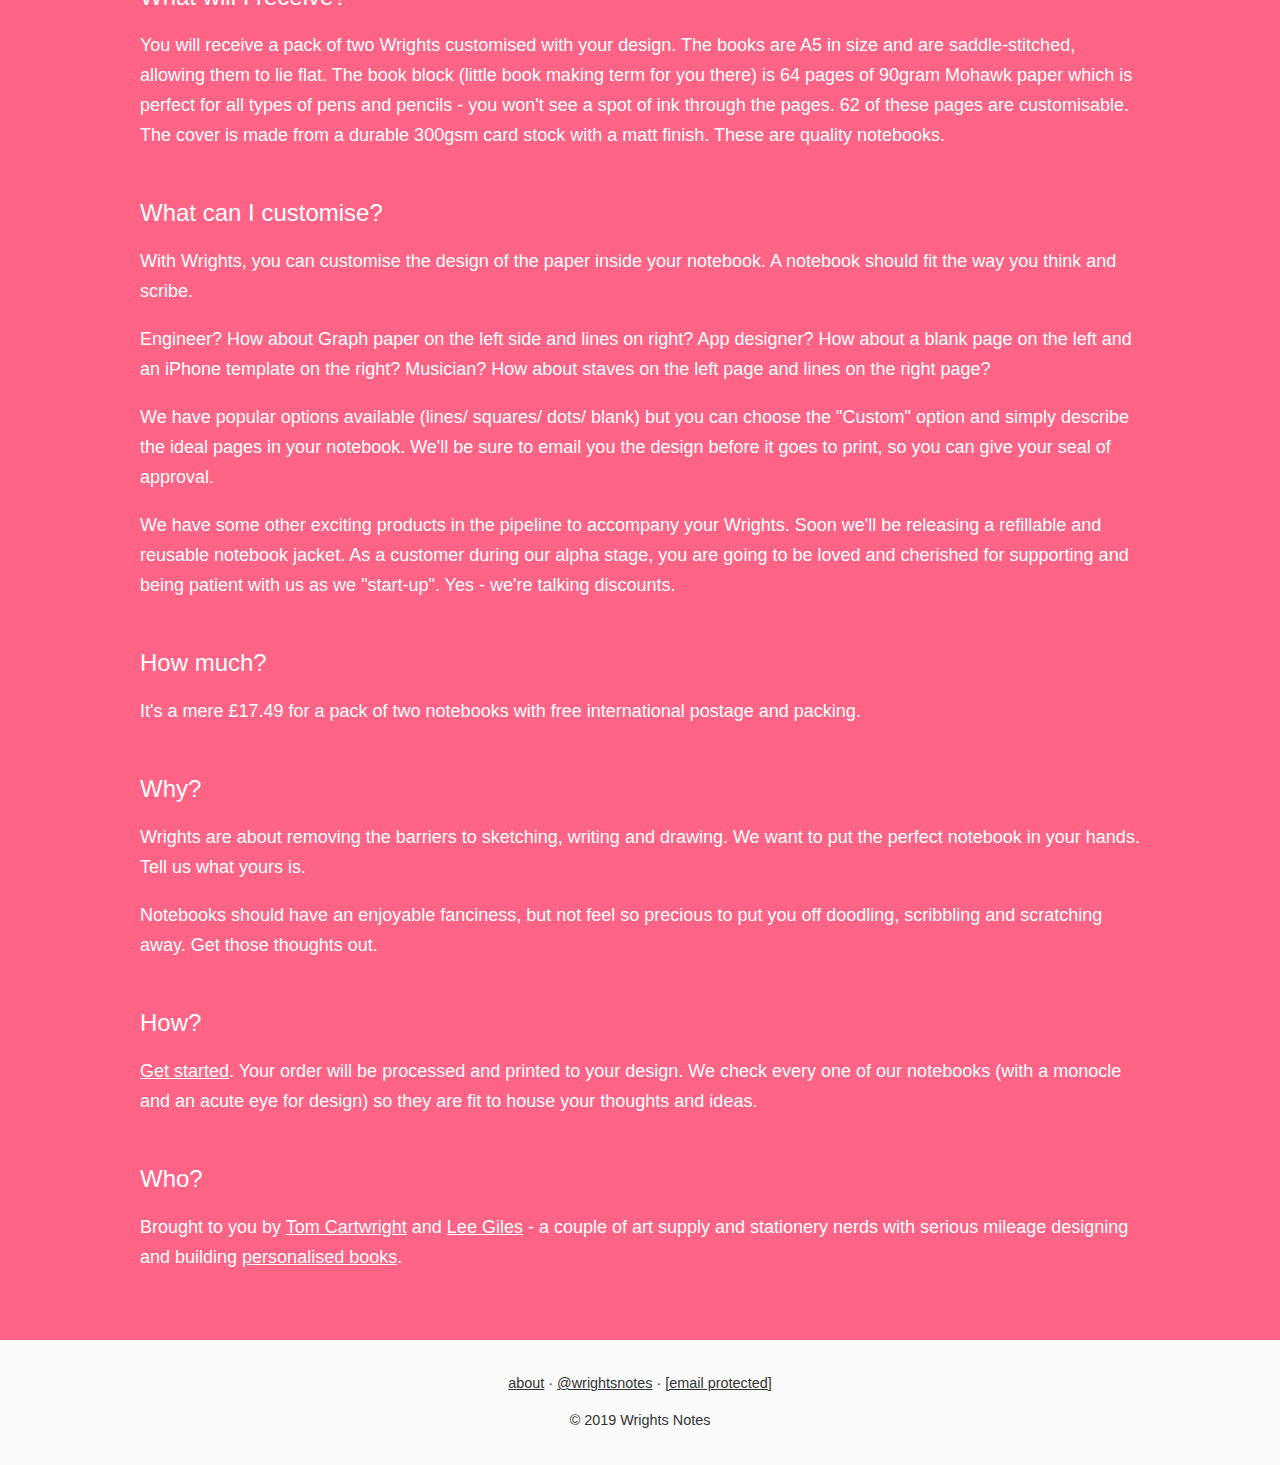
==== commit f5dafa54: "Update images" ====
--- a/index.html
+++ b/index.html
@@ -1,4 +1,3 @@
-
 <!DOCTYPE html>
 <html>
   <head>
@@ -11,7 +10,7 @@
     <meta name="author" content="Tom Cartwright">
     <meta name="google-site-verification" content="8n811AZ-FheZKYsl011f-D6RAEG1acIRJkhvSlPg2Zg" />
     <meta property="og:title" content="Wrights Notes"/>
-    <meta property="og:image" content="https://www.wrightsnotes.com/assets/notebook-cont-1-3f9777b51315e24f66796f6a09c27d04e85fc72857468b9021fb7d7eb0a5af16.png"/>
+    <meta property="og:image" content="https://www.wrightsnotes.com/assets/notebook-cont-1.png"/>
     <meta property="og:site_name" content="Wrights Notes: Personalised, on-demand notebooks" />
     <meta property="og:description" content="Customised notebooks. For those who are very particular about their stationery." />
     <meta name="twitter:card" content="summary" />
@@ -19,9 +18,7 @@
     <meta name="twitter:title" content="Wrights Notes: Customised notebooks" />
     <meta name="twitter:description" content="Customised notebooks. For those who are very particular about their stationery." />
     <meta name="twitter:image" content="https://www.wrightsnotes.com/icon_v2.png" />
-
     <link rel="stylesheet" media="all" href="assets/application-09ec1ff42fff677ce39fec60c1c5851d38447ca9c74beacd61c3d27e10d20c95.css" />
-
     <meta name="csrf-param" content="authenticity_token" />
     <meta name="csrf-token" content="D+MOrZgz6ZMmosgWCKkSf+VnkOcH0Qh1kG+l7Zz50rn4UalLuV9ebKt099e4xFYZvHftULZLxzQDm7vfGSS4pA==" />
   </head>
@@ -29,7 +26,7 @@
     <div class="main-nav">
       <div class="logo">
         <a href="/">
-          <img class="logo-img centred" alt="Wrights Notes" src="assets/logo_scaled_v2-45bcbb241ed3d26a6e016f6447a26b8d2af17b35718d371d9d2cb5afe848804d.png" />
+        <img class="logo-img centred" alt="Wrights Notes" src="assets/logo_scaled_v2-45bcbb241ed3d26a6e016f6447a26b8d2af17b35718d371d9d2cb5afe848804d.png" />
         </a>
       </div>
       <div class="wrights-menu pure-menu pure-menu-horizontal">
@@ -44,152 +41,142 @@
         </ul>
       </div>
     </div>
-
     <div class="landing-page">
-  <div class="first-cont landing-cont">
-    <div class="pure-g landing centred">
-      <!-- <div class="step-outer pure-u-sm-1-2 pure-u-xs-1-1 pure-u-lg-1-3 centred"> -->
-      <div class="pure-u-xs-1-1 pure-u-7-12">
-        <div class="title">
-          <h1>Notebooks with customised paper</h1>
-          <p>For those who are very particular about their stationery</p>
-          <div class="buy-button">
-  <a href="/paused">
-    <div class="pure-button pure-button-primary">
-      <span>Create &amp; Buy</span>
-    </div>
-  </a>
-</div>
-
+      <div class="first-cont landing-cont">
+        <div class="pure-g landing centred">
+          <!-- <div class="step-outer pure-u-sm-1-2 pure-u-xs-1-1 pure-u-lg-1-3 centred"> -->
+          <div class="pure-u-xs-1-1 pure-u-7-12">
+            <div class="title">
+              <h1>Notebooks with customised paper</h1>
+              <p>For those who are very particular about their stationery</p>
+              <div class="buy-button">
+                <a href="/paused">
+                  <div class="pure-button pure-button-primary">
+                    <span>Create &amp; Buy</span>
+                  </div>
+                </a>
+              </div>
+            </div>
+          </div>
+          <div class="pure-u-xs-1-1 pure-u-5-12 ">
+            <img src="assets/notebook-cont-1.png" alt="Notebook cont 1 3f9777b51315e24f66796f6a09c27d04e85fc72857468b9021fb7d7eb0a5af16" />
+          </div>
+          <div style="clear:both;"></div>
         </div>
       </div>
-      <div class="pure-u-xs-1-1 pure-u-5-12 ">
-        <img src="assets/notebook-cont-1-3f9777b51315e24f66796f6a09c27d04e85fc72857468b9021fb7d7eb0a5af16.png" alt="Notebook cont 1 3f9777b51315e24f66796f6a09c27d04e85fc72857468b9021fb7d7eb0a5af16" />
-      </div>
-      <div style="clear:both;"></div>
-    </div>
-  </div>
-
-  <div class="info-video-cont quote-cont landing-cont">
-    <div style="max-width: 520px; margin: 100px auto 50px auto; display: block;">
-      <script src="//fast.wistia.com/embed/medias/ms4csudyd2.jsonp" async></script><script src="//fast.wistia.com/assets/external/E-v1.js" async></script><div class="wistia_responsive_padding" style="padding:56.25% 0 0 0;position:relative;"><div class="wistia_responsive_wrapper" style="height:100%;left:0;position:absolute;top:0;width:100%;"><div class="wistia_embed wistia_async_ms4csudyd2 videoFoam=true" style="height:100%;width:100%">&nbsp;</div></div></div>
-    </div>
-  </div>
-
-  <div class="second-cont landing-cont">
-    <div class="pure-g landing centred">
-      <div class="pure-u-1-2 pure-u-xs-1-1 words">
-        <div class="title">
-          <h1>Two sides to every notebook</h1>
-          <p>Choose from popular paper options or request a completely custom design</p>
-          <div class="buy-button">
-  <a href="/paused">
-    <div class="pure-button pure-button-primary">
-      <span>Create &amp; Buy</span>
-    </div>
-  </a>
-</div>
-
+      <div class="info-video-cont quote-cont landing-cont">
+        <div style="max-width: 520px; margin: 100px auto 50px auto; display: block;">
+          <script src="//fast.wistia.com/embed/medias/ms4csudyd2.jsonp" async></script><script src="//fast.wistia.com/assets/external/E-v1.js" async></script>
+          <div class="wistia_responsive_padding" style="padding:56.25% 0 0 0;position:relative;">
+            <div class="wistia_responsive_wrapper" style="height:100%;left:0;position:absolute;top:0;width:100%;">
+              <div class="wistia_embed wistia_async_ms4csudyd2 videoFoam=true" style="height:100%;width:100%">&nbsp;</div>
+            </div>
+          </div>
         </div>
       </div>
-      <div class="pure-u-1-2 pure-u-xs-1-1 picture">
-        <img src="assets/notebook-cont-2-151bb37f1cb2d38e9e857474c89a3c506972344c1a6019a5bfec8e92ccb722c2.png" alt="Notebook cont 2 151bb37f1cb2d38e9e857474c89a3c506972344c1a6019a5bfec8e92ccb722c2" />
+      <div class="second-cont landing-cont">
+        <div class="pure-g landing centred">
+          <div class="pure-u-1-2 pure-u-xs-1-1 words">
+            <div class="title">
+              <h1>Two sides to every notebook</h1>
+              <p>Choose from popular paper options or request a completely custom design</p>
+              <div class="buy-button">
+                <a href="/paused">
+                  <div class="pure-button pure-button-primary">
+                    <span>Create &amp; Buy</span>
+                  </div>
+                </a>
+              </div>
+            </div>
+          </div>
+          <div class="pure-u-1-2 pure-u-xs-1-1 picture">
+            <img src="assets/notebook-cont-2.png" alt="Notebook cont" />
+          </div>
+        </div>
+      </div>
+      <div class="landing-cont quote-cont">
+        <div class="landing centred page-container">
+          <blockquote class="centred">
+            This is a lovely notebook. I want this notebook now!
+            <div class="attribute">- Thom, an early customer, admiring the final prototype with a sense of impatience</div>
+          </blockquote>
+        </div>
+      </div>
+      <div class="third-cont landing-cont">
+        <div class="pure-g landing centred">
+          <div class="pure-u-1-1 centred">
+            <img class="centred" src="assets/notebook-cont-3.png" alt="Notebook cont 3 108bb834f389ffe1e2b64e82c0a673ae98c96f5dc09f18b9bcabceddb34aa963" />
+          </div>
+        </div>
+      </div>
+      <div class="fourth-cont landing-cont">
+        <div class="pure-g landing centred">
+          <!-- <div class="step-outer pure-u-sm-1-2 pure-u-xs-1-1 pure-u-lg-1-3 centred"> -->
+          <div class="pure-u-7-12 pure-u-xs-1-1">
+            <div class="title">
+              <h1>Tell us what your perfect notebook is</h1>
+              <p>Remove the barrier from sketching, writing &amp; drawing. Get those thoughts out.</p>
+              <div class="buy-button">
+                <a href="/paused">
+                  <div class="pure-button pure-button-primary">
+                    <span>Create &amp; Buy</span>
+                  </div>
+                </a>
+              </div>
+            </div>
+          </div>
+          <div class="pure-u-5-12 pure-u-xs-1-1">
+            <img src="assets/notebook-cont-4.png" alt="Notebook cont 4 7a90e12e8c667e46f796bb0744439146c8190b020f00fc04dfc51d364c3d500a" />
+          </div>
+        </div>
+      </div>
+      <div class="container boxb faqs">
+        <div class="centred landing">
+          <h1>FAQs</h1>
+          <div class="paragraph">
+            <h2 id="whatwillireceive">What will I receive?</h2>
+            <p>You will receive a pack of two Wrights customised with your design. The books are A5 in size and are saddle-stitched, allowing them to lie flat. The book block (little book making term for you there) is 64 pages of 90gram Mohawk paper which is perfect for all types of pens and pencils - you won't see a spot of ink through the pages. 62 of these pages are customisable. The cover is made from a durable 300gsm card stock with a matt finish. These are quality notebooks.</p>
+            <h2 id="whatcanicustomise">What can I customise?</h2>
+            <p>With Wrights, you can customise the design of the paper inside your notebook. A notebook should fit the way you think and scribe.</p>
+            <p>Engineer? How about Graph paper on the left side and lines on right?
+              App designer? How about a blank page on the left and an iPhone template on the right? Musician? How about staves on the left page and lines on the right page?
+            </p>
+            <p>We have popular options available (lines/ squares/ dots/ blank) but you can choose the "Custom" option and simply describe the ideal pages in your notebook. We'll be sure to email you the design before it goes to print, so you can give your seal of approval.</p>
+            <p>We have some other exciting products in the pipeline to accompany your Wrights. Soon we'll be releasing a refillable and reusable notebook jacket. As a customer during our alpha stage, you are going to be loved and cherished for supporting and being patient with us as we "start-up". Yes - we're talking discounts.</p>
+            <h2 id="how-much">How much?</h2>
+            <p>
+              It's a mere £17.49
+              for a pack of two notebooks with free international postage and packing.
+            </p>
+            <h2 id="why">Why?</h2>
+            <p>Wrights are about removing the barriers to sketching, writing and drawing. We want to put the perfect notebook in your hands. Tell us what yours is.</p>
+            <p>Notebooks should have an enjoyable fanciness, but not feel so precious to put you off doodling, scribbling and scratching away. Get those thoughts out.</p>
+            <h2 id="how">How?</h2>
+            <p><a href="/wrights/new">Get started</a>. Your order will be processed and printed to your design. We check every one of our notebooks (with a monocle and an acute eye for design) so they are fit to house your thoughts and ideas.</p>
+            <h2 id="who">Who?</h2>
+            <p>Brought to you by <a href="https://twitter.com/tomcartwrightuk">Tom Cartwright</a> and <a href="https://twitter.com/llnng">Lee Giles</a> - a couple of art supply and stationery nerds with serious mileage designing and building <a href="http://lostmy.name">personalised books</a>.</p>
+          </div>
+        </div>
       </div>
     </div>
-  </div>
-
-  <div class="landing-cont quote-cont">
-    <div class="landing centred page-container">
-      <blockquote class="centred">
-        This is a lovely notebook. I want this notebook now!
-        <div class="attribute">- Thom, an early customer, admiring the final prototype with a sense of impatience</div>
-      </blockquote>
-    </div>
-  </div>
-
-  <div class="third-cont landing-cont">
-    <div class="pure-g landing centred">
-      <div class="pure-u-1-1 centred">
-        <img class="centred" src="assets/notebook-cont-3-108bb834f389ffe1e2b64e82c0a673ae98c96f5dc09f18b9bcabceddb34aa963.png" alt="Notebook cont 3 108bb834f389ffe1e2b64e82c0a673ae98c96f5dc09f18b9bcabceddb34aa963" />
-      </div>
-    </div>
-  </div>
-
-  <div class="fourth-cont landing-cont">
-    <div class="pure-g landing centred">
-      <!-- <div class="step-outer pure-u-sm-1-2 pure-u-xs-1-1 pure-u-lg-1-3 centred"> -->
-      <div class="pure-u-7-12 pure-u-xs-1-1">
-        <div class="title">
-          <h1>Tell us what your perfect notebook is</h1>
-          <p>Remove the barrier from sketching, writing &amp; drawing. Get those thoughts out.</p>
-          <div class="buy-button">
-  <a href="/paused">
-    <div class="pure-button pure-button-primary">
-      <span>Create &amp; Buy</span>
-    </div>
-  </a>
-</div>
-
-        </div>
-      </div>
-      <div class="pure-u-5-12 pure-u-xs-1-1">
-        <img src="assets/notebook-cont-4-7a90e12e8c667e46f796bb0744439146c8190b020f00fc04dfc51d364c3d500a.png" alt="Notebook cont 4 7a90e12e8c667e46f796bb0744439146c8190b020f00fc04dfc51d364c3d500a" />
-      </div>
-    </div>
-  </div>
-
-  <div class="container boxb faqs">
-    <div class="centred landing">
-      <h1>FAQs</h1>
-<div class="paragraph">
-  <h2 id="whatwillireceive">What will I receive?</h2>
-  <p>You will receive a pack of two Wrights customised with your design. The books are A5 in size and are saddle-stitched, allowing them to lie flat. The book block (little book making term for you there) is 64 pages of 90gram Mohawk paper which is perfect for all types of pens and pencils - you won't see a spot of ink through the pages. 62 of these pages are customisable. The cover is made from a durable 300gsm card stock with a matt finish. These are quality notebooks.</p>
-
-  <h2 id="whatcanicustomise">What can I customise?</h2>
-  <p>With Wrights, you can customise the design of the paper inside your notebook. A notebook should fit the way you think and scribe.</p>
-  <p>Engineer? How about Graph paper on the left side and lines on right?
-  App designer? How about a blank page on the left and an iPhone template on the right? Musician? How about staves on the left page and lines on the right page?</p>
-  <p>We have popular options available (lines/ squares/ dots/ blank) but you can choose the "Custom" option and simply describe the ideal pages in your notebook. We'll be sure to email you the design before it goes to print, so you can give your seal of approval.</p>
-  <p>We have some other exciting products in the pipeline to accompany your Wrights. Soon we'll be releasing a refillable and reusable notebook jacket. As a customer during our alpha stage, you are going to be loved and cherished for supporting and being patient with us as we "start-up". Yes - we're talking discounts.</p>
-
-  <h2 id="how-much">How much?</h2>
-  <p>
-  It's a mere £17.49
-  for a pack of two notebooks with free international postage and packing.
-  </p>
-
-  <h2 id="why">Why?</h2>
-  <p>Wrights are about removing the barriers to sketching, writing and drawing. We want to put the perfect notebook in your hands. Tell us what yours is.</p>
-  <p>Notebooks should have an enjoyable fanciness, but not feel so precious to put you off doodling, scribbling and scratching away. Get those thoughts out.</p>
-
-  <h2 id="how">How?</h2>
-  <p><a href="/wrights/new">Get started</a>. Your order will be processed and printed to your design. We check every one of our notebooks (with a monocle and an acute eye for design) so they are fit to house your thoughts and ideas.</p>
-
-  <h2 id="who">Who?</h2>
-  <p>Brought to you by <a href="https://twitter.com/tomcartwrightuk">Tom Cartwright</a> and <a href="https://twitter.com/llnng">Lee Giles</a> - a couple of art supply and stationery nerds with serious mileage designing and building <a href="http://lostmy.name">personalised books</a>.</p>
-</div>
-
-    </div>
-  </div>
-</div>
-
-
     <footer class="footer">
       <p>
         <a href="/about">about</a>
-      · <a href="https://twitter.com/wrightsnotes">@wrightsnotes</a>
-      · <a href="/cdn-cgi/l/email-protection#96e5e3e6e6f9e4e2d6e1e4fff1fee2e5f8f9e2f3e5b8f5f9fb"><span class="__cf_email__" data-cfemail="33404643435c41477344415a545b47405d5c4756401d505c5e">[email&#160;protected]</span></a></p>
+        · <a href="https://twitter.com/wrightsnotes">@wrightsnotes</a>
+        · <a href="/cdn-cgi/l/email-protection#96e5e3e6e6f9e4e2d6e1e4fff1fee2e5f8f9e2f3e5b8f5f9fb"><span class="__cf_email__" data-cfemail="33404643435c41477344415a545b47405d5c4756401d505c5e">[email&#160;protected]</span></a>
+      </p>
       <p>
         © 2019 Wrights Notes
       </p>
     </footer>
     <script data-cfasync="false" src="/cdn-cgi/scripts/5c5dd728/cloudflare-static/email-decode.min.js"></script><script src="/assets/bundle-cd094e9c7684c3771673e1879e9d65d1548786d4f6c053b742dd1e4bda26ef6e.js"></script>
-      <script type="text/javascript">
-!function(){var analytics=window.analytics=window.analytics||[];if(!analytics.initialize)if(analytics.invoked)window.console&&console.error&&console.error("Segment snippet included twice.");else{analytics.invoked=!0;analytics.methods=["trackSubmit","trackClick","trackLink","trackForm","pageview","identify","reset","group","track","ready","alias","page","once","off","on"];analytics.factory=function(t){return function(){var e=Array.prototype.slice.call(arguments);e.unshift(t);analytics.push(e);return analytics}};for(var t=0;t<analytics.methods.length;t++){var e=analytics.methods[t];analytics[e]=analytics.factory(e)}analytics.load=function(t){var e=document.createElement("script");e.type="text/javascript";e.async=!0;e.src=("https:"===document.location.protocol?"https://":"http://")+"cdn.segment.com/analytics.js/v1/"+t+"/analytics.min.js";var n=document.getElementsByTagName("script")[0];n.parentNode.insertBefore(e,n)};analytics.SNIPPET_VERSION="3.1.0";
-analytics.load('KwQ5ybgsYn7PoHHlnTNpZwr2Xu3U0ei3');
-analytics.page('Pages landing');
-}}();
-</script>
-
+    <script type="text/javascript">
+      !function(){var analytics=window.analytics=window.analytics||[];if(!analytics.initialize)if(analytics.invoked)window.console&&console.error&&console.error("Segment snippet included twice.");else{analytics.invoked=!0;analytics.methods=["trackSubmit","trackClick","trackLink","trackForm","pageview","identify","reset","group","track","ready","alias","page","once","off","on"];analytics.factory=function(t){return function(){var e=Array.prototype.slice.call(arguments);e.unshift(t);analytics.push(e);return analytics}};for(var t=0;t<analytics.methods.length;t++){var e=analytics.methods[t];analytics[e]=analytics.factory(e)}analytics.load=function(t){var e=document.createElement("script");e.type="text/javascript";e.async=!0;e.src=("https:"===document.location.protocol?"https://":"http://")+"cdn.segment.com/analytics.js/v1/"+t+"/analytics.min.js";var n=document.getElementsByTagName("script")[0];n.parentNode.insertBefore(e,n)};analytics.SNIPPET_VERSION="3.1.0";
+      analytics.load('KwQ5ybgsYn7PoHHlnTNpZwr2Xu3U0ei3');
+      analytics.page('Pages landing');
+      }}();
+    </script>
   </body>
 </html>
+
+
